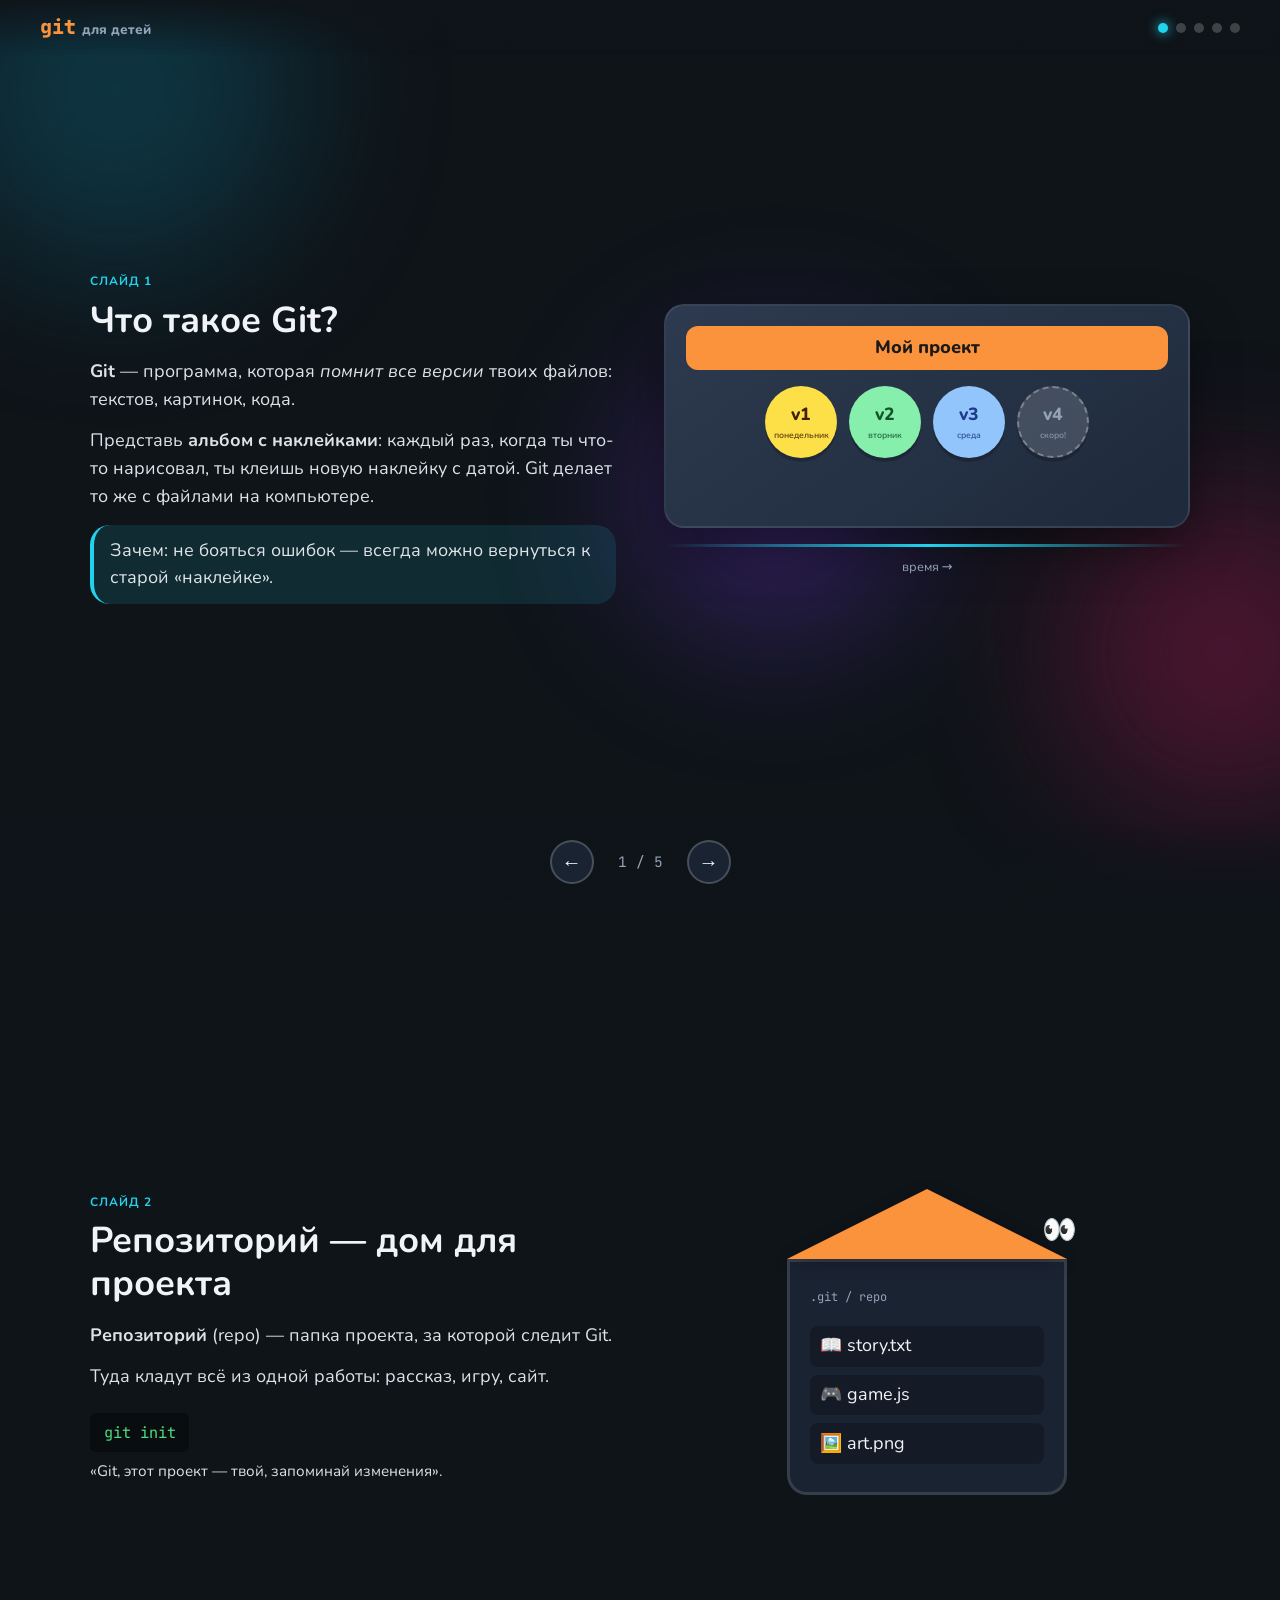
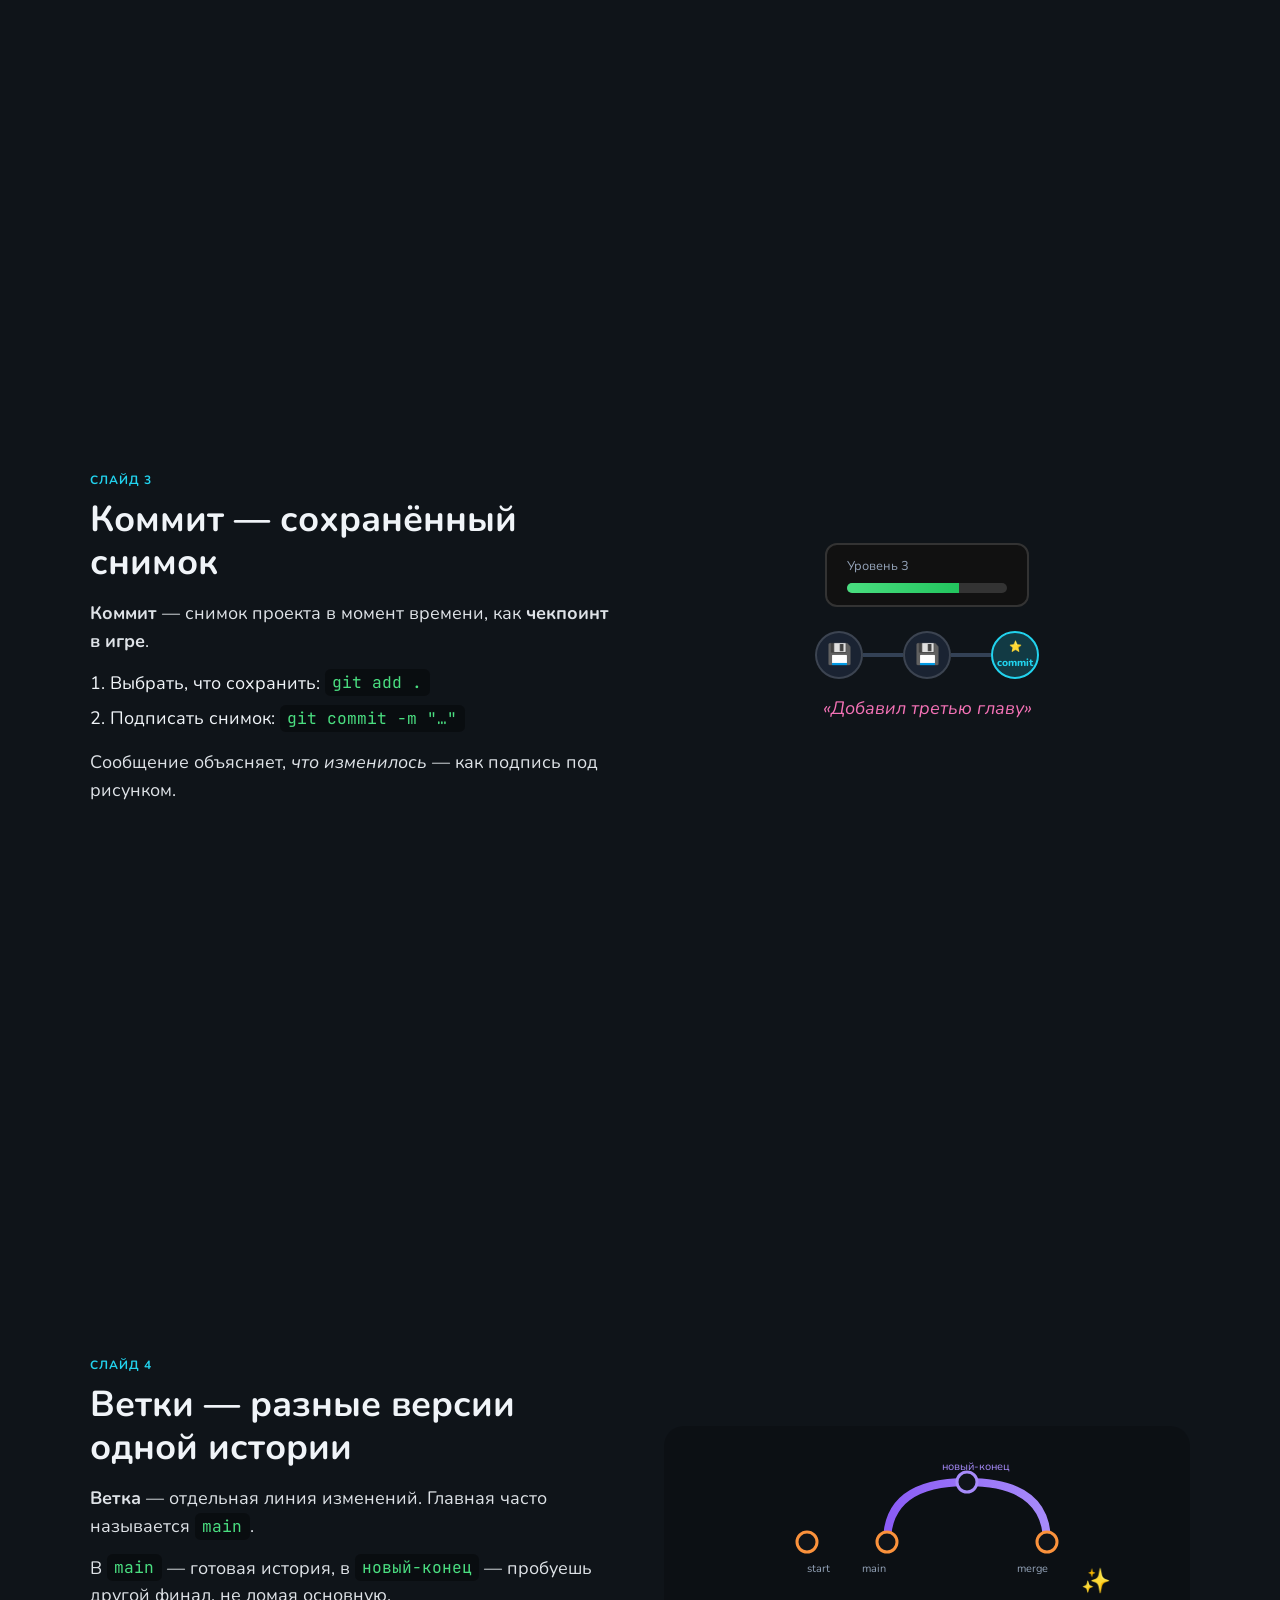
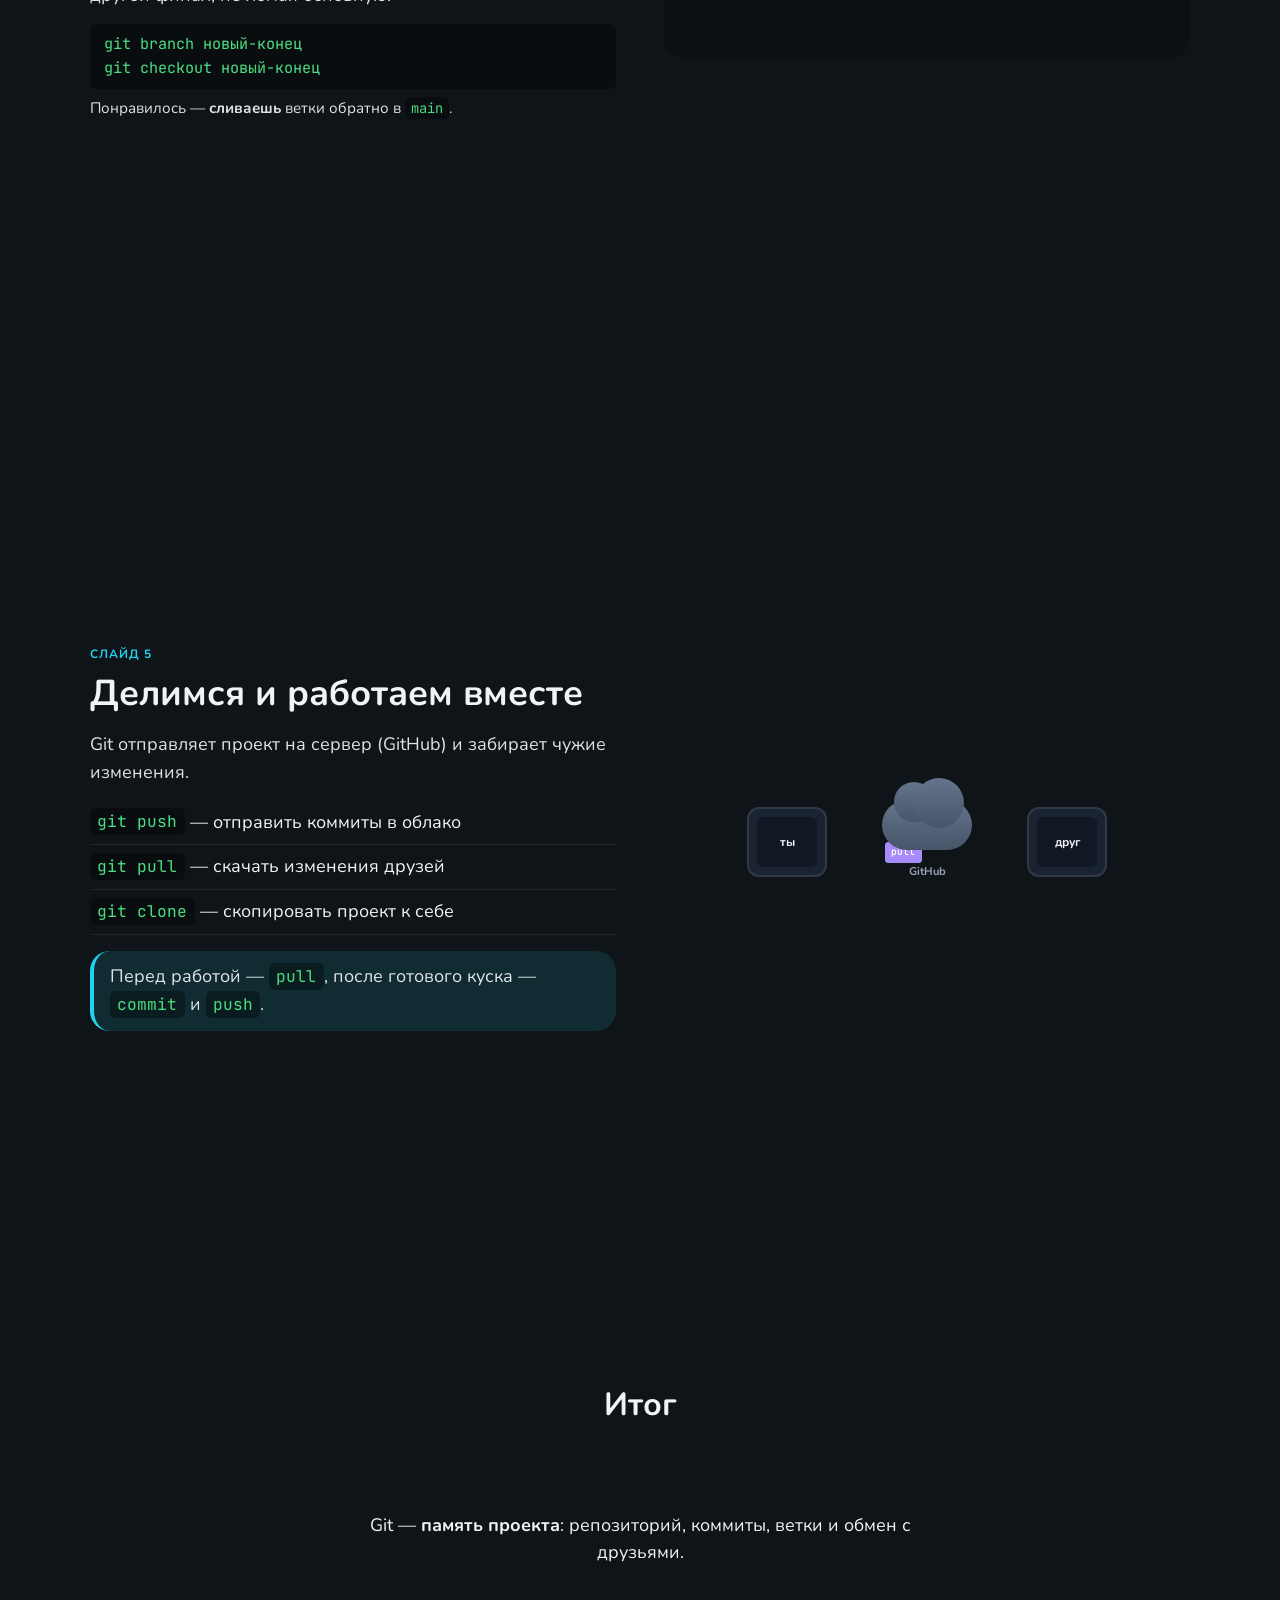
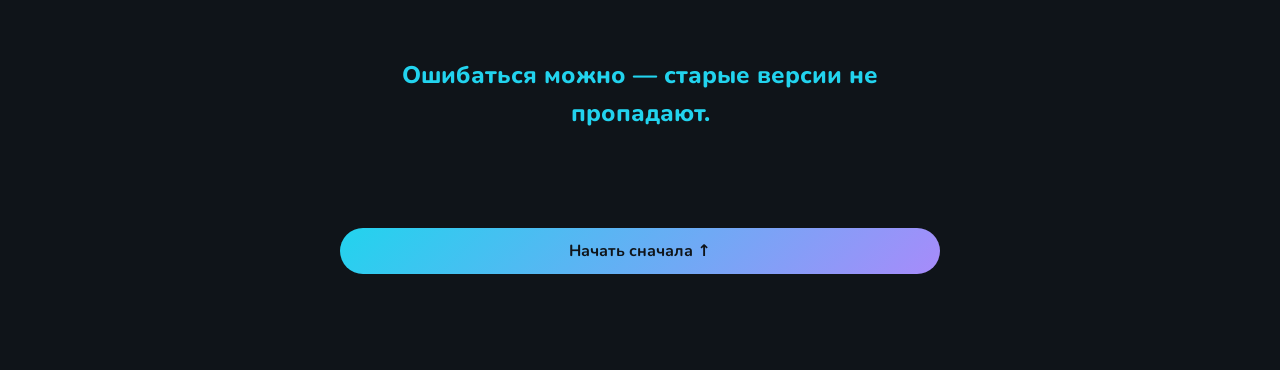
==== index.html @ abfa2615 "lesson-1" ====
<!DOCTYPE html>
<html lang="ru">
<head>
  <meta charset="UTF-8">
  <meta name="viewport" content="width=device-width, initial-scale=1.0">
  <title>Урок 1 — Git для детей</title>
  <meta name="description" content="Простой урок из 5 слайдов про Git для детей">
  <link rel="preconnect" href="https://fonts.googleapis.com">
  <link rel="preconnect" href="https://fonts.gstatic.com" crossorigin>
  <link href="https://fonts.googleapis.com/css2?family=Nunito:wght@600;700;800&family=JetBrains+Mono:wght@500&display=swap" rel="stylesheet">
  <link rel="stylesheet" href="css/styles.css">
</head>
<body>
  <div class="bg-orbs" aria-hidden="true">
    <span class="orb orb-a"></span>
    <span class="orb orb-b"></span>
    <span class="orb orb-c"></span>
  </div>

  <header class="site-header">
    <div class="logo">
      <span class="logo-git">git</span>
      <span class="logo-kids">для детей</span>
    </div>
    <nav class="slide-nav" aria-label="Слайды">
      <button type="button" class="nav-dot active" data-slide="0" aria-label="Слайд 1"></button>
      <button type="button" class="nav-dot" data-slide="1" aria-label="Слайд 2"></button>
      <button type="button" class="nav-dot" data-slide="2" aria-label="Слайд 3"></button>
      <button type="button" class="nav-dot" data-slide="3" aria-label="Слайд 4"></button>
      <button type="button" class="nav-dot" data-slide="4" aria-label="Слайд 5"></button>
    </nav>
  </header>

  <main class="deck" id="deck">
    <!-- Слайд 1 -->
    <section class="slide slide-1" id="slide-1" data-slide="0">
      <div class="slide-inner">
        <div class="slide-text reveal">
          <span class="slide-badge">Слайд 1</span>
          <h1>Что такое Git?</h1>
          <p><strong>Git</strong> — программа, которая <em>помнит все версии</em> твоих файлов: текстов, картинок, кода.</p>
          <p>Представь <strong>альбом с наклейками</strong>: каждый раз, когда ты что-то нарисовал, ты клеишь новую наклейку с датой. Git делает то же с файлами на компьютере.</p>
          <p class="highlight">Зачем: не бояться ошибок — всегда можно вернуться к старой «наклейке».</p>
        </div>
        <figure class="diagram diagram-album reveal" aria-label="Схема: альбом с наклейками версий">
          <div class="album">
            <div class="album-cover">Мой проект</div>
            <div class="stickers">
              <div class="sticker s1"><span>v1</span><small>понедельник</small></div>
              <div class="sticker s2"><span>v2</span><small>вторник</small></div>
              <div class="sticker s3"><span>v3</span><small>среда</small></div>
              <div class="sticker s4 ghost"><span>v4</span><small>скоро!</small></div>
            </div>
          </div>
          <div class="time-arrow">
            <span class="arrow-line"></span>
            <span class="arrow-label">время →</span>
          </div>
        </figure>
      </div>
    </section>

    <!-- Слайд 2 -->
    <section class="slide slide-2" id="slide-2" data-slide="1">
      <div class="slide-inner">
        <div class="slide-text reveal">
          <span class="slide-badge">Слайд 2</span>
          <h1>Репозиторий — дом для проекта</h1>
          <p><strong>Репозиторий</strong> (repo) — папка проекта, за которой следит Git.</p>
          <p>Туда кладут всё из одной работы: рассказ, игру, сайт.</p>
          <code class="cmd">git init</code>
          <p class="cmd-hint">«Git, этот проект — твой, запоминай изменения».</p>
        </div>
        <figure class="diagram diagram-repo reveal" aria-label="Схема: репозиторий как дом">
          <div class="repo-house">
            <div class="house-roof"></div>
            <div class="house-body">
              <span class="house-label">.git / repo</span>
              <ul class="file-cloud">
                <li class="file f1">📖 story.txt</li>
                <li class="file f2">🎮 game.js</li>
                <li class="file f3">🖼️ art.png</li>
              </ul>
            </div>
            <div class="git-owl" title="Git следит">👀</div>
          </div>
        </figure>
      </div>
    </section>

    <!-- Слайд 3 -->
    <section class="slide slide-3" id="slide-3" data-slide="2">
      <div class="slide-inner">
        <div class="slide-text reveal">
          <span class="slide-badge">Слайд 3</span>
          <h1>Коммит — сохранённый снимок</h1>
          <p><strong>Коммит</strong> — снимок проекта в момент времени, как <strong>чекпоинт в игре</strong>.</p>
          <ol class="steps">
            <li>Выбрать, что сохранить: <code>git add .</code></li>
            <li>Подписать снимок: <code>git commit -m "…"</code></li>
          </ol>
          <p>Сообщение объясняет, <em>что изменилось</em> — как подпись под рисунком.</p>
        </div>
        <figure class="diagram diagram-commit reveal" aria-label="Схема: коммит как чекпоинт">
          <div class="game-bar">
            <div class="level">Уровень 3</div>
            <div class="hp"><span class="hp-fill"></span></div>
          </div>
          <div class="checkpoint-path">
            <div class="cp done">💾</div>
            <div class="cp-line line-1"></div>
            <div class="cp done">💾</div>
            <div class="cp-line line-2"></div>
            <div class="cp active pulse">⭐ commit</div>
          </div>
          <p class="commit-msg">«Добавил третью главу»</p>
        </figure>
      </div>
    </section>

    <!-- Слайд 4 -->
    <section class="slide slide-4" id="slide-4" data-slide="3">
      <div class="slide-inner">
        <div class="slide-text reveal">
          <span class="slide-badge">Слайд 4</span>
          <h1>Ветки — разные версии одной истории</h1>
          <p><strong>Ветка</strong> — отдельная линия изменений. Главная часто называется <code>main</code>.</p>
          <p>В <code>main</code> — готовая история, в <code>новый-конец</code> — пробуешь другой финал, не ломая основную.</p>
          <code class="cmd block">git branch новый-конец<br>git checkout новый-конец</code>
          <p class="cmd-hint">Понравилось — <strong>сливаешь</strong> ветки обратно в <code>main</code>.</p>
        </div>
        <figure class="diagram diagram-branches reveal" aria-label="Схема: ветки и слияние">
          <svg class="branch-svg" viewBox="0 0 320 200" role="img">
            <defs>
              <linearGradient id="mainGrad" x1="0%" y1="0%" x2="100%" y2="0%">
                <stop offset="0%" stop-color="#f97316"/>
                <stop offset="100%" stop-color="#fb923c"/>
              </linearGradient>
              <linearGradient id="featGrad" x1="0%" y1="0%" x2="100%" y2="0%">
                <stop offset="0%" stop-color="#8b5cf6"/>
                <stop offset="100%" stop-color="#a78bfa"/>
              </linearGradient>
            </defs>
            <path class="branch-path main-path" d="M 40 100 H 280" fill="none" stroke="url(#mainGrad)" stroke-width="8" stroke-linecap="round"/>
            <path class="branch-path feat-path" d="M 120 100 Q 120 40 200 40 T 280 100" fill="none" stroke="url(#featGrad)" stroke-width="8" stroke-linecap="round"/>
            <circle class="node n1" cx="40" cy="100" r="10"/>
            <circle class="node n2" cx="120" cy="100" r="10"/>
            <circle class="node n3" cx="200" cy="40" r="10"/>
            <circle class="node n4" cx="280" cy="100" r="10"/>
            <text x="40" y="130" class="branch-label">start</text>
            <text x="95" y="130" class="branch-label">main</text>
            <text x="175" y="28" class="branch-label feat">новый-конец</text>
            <text x="250" y="130" class="branch-label">merge</text>
          </svg>
          <div class="merge-spark" aria-hidden="true">✨</div>
        </figure>
      </div>
    </section>

    <!-- Слайд 5 -->
    <section class="slide slide-5" id="slide-5" data-slide="4">
      <div class="slide-inner">
        <div class="slide-text reveal">
          <span class="slide-badge">Слайд 5</span>
          <h1>Делимся и работаем вместе</h1>
          <p>Git отправляет проект на сервер (GitHub) и забирает чужие изменения.</p>
          <ul class="cmd-list">
            <li><code>git push</code> — отправить коммиты в облако</li>
            <li><code>git pull</code> — скачать изменения друзей</li>
            <li><code>git clone</code> — скопировать проект к себе</li>
          </ul>
          <p class="highlight">Перед работой — <code>pull</code>, после готового куска — <code>commit</code> и <code>push</code>.</p>
        </div>
        <figure class="diagram diagram-sync reveal" aria-label="Схема: push и pull">
          <div class="sync-scene">
            <div class="device laptop">
              <span class="device-screen">ты</span>
              <div class="packets out">
                <span class="packet p1">push</span>
                <span class="packet p2">pull</span>
              </div>
            </div>
            <div class="cloud-server">
              <div class="cloud-shape"></div>
              <span>GitHub</span>
            </div>
            <div class="device phone">
              <span class="device-screen">друг</span>
            </div>
          </div>
        </figure>
      </div>
    </section>

    <section class="slide slide-outro" id="slide-outro">
      <div class="slide-inner outro-inner reveal">
        <h2>Итог</h2>
        <p>Git — <strong>память проекта</strong>: репозиторий, коммиты, ветки и обмен с друзьями.</p>
        <p class="outro-big">Ошибаться можно — старые версии не пропадают.</p>
        <button type="button" class="btn-restart" id="restart">Начать сначала ↑</button>
      </div>
    </section>
  </main>

  <footer class="site-footer">
    <button type="button" class="btn-nav prev" id="prev" aria-label="Предыдущий слайд">←</button>
    <span class="slide-counter"><span id="current">1</span> / 5</span>
    <button type="button" class="btn-nav next" id="next" aria-label="Следующий слайд">→</button>
  </footer>

  <script src="js/main.js"></script>
</body>
</html>
---- css/styles.css ----
:root {
  --bg: #0f1419;
  --surface: #1a2332;
  --text: #f0f4f8;
  --muted: #94a3b8;
  --accent: #22d3ee;
  --accent-2: #f472b6;
  --orange: #fb923c;
  --purple: #a78bfa;
  --green: #4ade80;
  --font: "Nunito", system-ui, sans-serif;
  --mono: "JetBrains Mono", ui-monospace, monospace;
  --radius: 1.25rem;
  --slide-pad: clamp(1rem, 4vw, 2.5rem);
}

*,
*::before,
*::after {
  box-sizing: border-box;
}

html {
  scroll-behavior: smooth;
}

body {
  margin: 0;
  min-height: 100dvh;
  font-family: var(--font);
  font-size: clamp(1rem, 2.2vw, 1.125rem);
  line-height: 1.55;
  color: var(--text);
  background: var(--bg);
  overflow-x: hidden;
}

.bg-orbs {
  position: fixed;
  inset: 0;
  pointer-events: none;
  z-index: 0;
  overflow: hidden;
}

.orb {
  position: absolute;
  border-radius: 50%;
  filter: blur(80px);
  opacity: 0.35;
  animation: drift 18s ease-in-out infinite;
}

.orb-a {
  width: 40vmin;
  height: 40vmin;
  background: #0e7490;
  top: -10%;
  left: -5%;
}

.orb-b {
  width: 35vmin;
  height: 35vmin;
  background: #be185d;
  bottom: 10%;
  right: -8%;
  animation-delay: -6s;
}

.orb-c {
  width: 30vmin;
  height: 30vmin;
  background: #7c3aed;
  top: 40%;
  left: 50%;
  animation-delay: -12s;
}

@keyframes drift {
  0%, 100% { transform: translate(0, 0) scale(1); }
  50% { transform: translate(3%, 5%) scale(1.08); }
}

.site-header {
  position: fixed;
  top: 0;
  left: 0;
  right: 0;
  z-index: 100;
  display: flex;
  align-items: center;
  justify-content: space-between;
  padding: 0.75rem var(--slide-pad);
  background: linear-gradient(to bottom, rgba(15, 20, 25, 0.92), transparent);
  backdrop-filter: blur(8px);
}

.logo {
  display: flex;
  align-items: baseline;
  gap: 0.35rem;
  font-weight: 800;
}

.logo-git {
  font-family: var(--mono);
  color: var(--orange);
  font-size: 1.25rem;
}

.logo-kids {
  font-size: 0.85rem;
  color: var(--muted);
}

.slide-nav {
  display: flex;
  gap: 0.5rem;
}

.nav-dot {
  width: 10px;
  height: 10px;
  border: none;
  border-radius: 50%;
  background: rgba(255, 255, 255, 0.2);
  cursor: pointer;
  padding: 0;
  transition: transform 0.2s, background 0.2s;
}

.nav-dot:hover {
  transform: scale(1.2);
}

.nav-dot.active {
  background: var(--accent);
  box-shadow: 0 0 12px var(--accent);
}

.deck {
  position: relative;
  z-index: 1;
}

.slide {
  min-height: 100dvh;
  display: flex;
  align-items: center;
  padding: 5rem var(--slide-pad) 6rem;
  scroll-margin-top: 4rem;
}

.slide-inner {
  width: min(1100px, 100%);
  margin: 0 auto;
  display: grid;
  grid-template-columns: 1fr 1fr;
  gap: clamp(1.5rem, 4vw, 3rem);
  align-items: center;
}

@media (max-width: 800px) {
  .slide-inner {
    grid-template-columns: 1fr;
  }

  .diagram {
    order: -1;
  }
}

.slide-badge {
  display: inline-block;
  font-size: 0.75rem;
  font-weight: 700;
  text-transform: uppercase;
  letter-spacing: 0.08em;
  color: var(--accent);
  margin-bottom: 0.5rem;
}

h1 {
  font-size: clamp(1.6rem, 4vw, 2.25rem);
  line-height: 1.2;
  margin: 0 0 1rem;
}

h2 {
  font-size: clamp(1.5rem, 3.5vw, 2rem);
  margin: 0 0 1rem;
}

.slide-text p {
  margin: 0 0 0.85rem;
  color: rgba(240, 244, 248, 0.92);
}

.highlight {
  padding: 0.75rem 1rem;
  border-radius: var(--radius);
  background: rgba(34, 211, 238, 0.12);
  border-left: 4px solid var(--accent);
}

code,
.cmd {
  font-family: var(--mono);
  font-size: 0.9em;
  background: rgba(0, 0, 0, 0.35);
  padding: 0.15em 0.45em;
  border-radius: 0.35rem;
  color: var(--green);
}

.cmd {
  display: inline-block;
  margin: 0.5rem 0;
  padding: 0.5rem 0.85rem;
  font-size: 0.95rem;
}

.cmd.block {
  display: block;
  line-height: 1.6;
}

.cmd-hint {
  font-size: 0.95rem;
  color: var(--muted);
}

.steps {
  margin: 0 0 1rem;
  padding-left: 1.25rem;
}

.steps li {
  margin-bottom: 0.5rem;
}

.cmd-list {
  list-style: none;
  padding: 0;
  margin: 0 0 1rem;
}

.cmd-list li {
  padding: 0.5rem 0;
  border-bottom: 1px solid rgba(255, 255, 255, 0.08);
}

.reveal {
  opacity: 0;
  transform: translateY(24px);
  transition: opacity 0.7s ease, transform 0.7s ease;
}

.reveal.visible {
  opacity: 1;
  transform: translateY(0);
}

/* ——— Diagram: album ——— */
.diagram-album {
  margin: 0;
}

.album {
  background: linear-gradient(145deg, #2d3a4f, #1e293b);
  border-radius: var(--radius);
  padding: 1.25rem;
  box-shadow: 0 20px 50px rgba(0, 0, 0, 0.4);
  border: 2px solid rgba(255, 255, 255, 0.08);
}

.album-cover {
  font-weight: 800;
  text-align: center;
  padding: 0.5rem;
  margin-bottom: 1rem;
  border-radius: 0.75rem;
  background: var(--orange);
  color: #1a1a1a;
}

.stickers {
  display: flex;
  flex-wrap: wrap;
  gap: 0.75rem;
  justify-content: center;
  min-height: 120px;
}

.sticker {
  width: 72px;
  height: 72px;
  border-radius: 50%;
  display: flex;
  flex-direction: column;
  align-items: center;
  justify-content: center;
  font-weight: 800;
  font-size: 1.1rem;
  box-shadow: 0 4px 0 rgba(0, 0, 0, 0.2);
  animation: pop-in 0.6s ease backwards;
}

.sticker small {
  font-size: 0.55rem;
  font-weight: 600;
  opacity: 0.85;
}

.s1 { background: #fde047; color: #422006; animation-delay: 0.2s; }
.s2 { background: #86efac; color: #14532d; animation-delay: 0.45s; }
.s3 { background: #93c5fd; color: #1e3a8a; animation-delay: 0.7s; }
.s4.ghost {
  background: rgba(255, 255, 255, 0.15);
  color: var(--muted);
  border: 2px dashed rgba(255, 255, 255, 0.3);
  animation: pulse-ghost 2s ease-in-out infinite;
  animation-delay: 1s;
}

@keyframes pop-in {
  from {
    opacity: 0;
    transform: scale(0) rotate(-20deg);
  }
  to {
    opacity: 1;
    transform: scale(1) rotate(0);
  }
}

@keyframes pulse-ghost {
  0%, 100% { opacity: 0.5; transform: scale(0.95); }
  50% { opacity: 1; transform: scale(1); }
}

.time-arrow {
  margin-top: 1rem;
  text-align: center;
}

.arrow-line {
  display: block;
  height: 3px;
  background: linear-gradient(90deg, transparent, var(--accent), transparent);
  margin-bottom: 0.35rem;
  animation: shimmer 2.5s linear infinite;
}

.arrow-label {
  font-size: 0.8rem;
  color: var(--muted);
}

@keyframes shimmer {
  0% { opacity: 0.4; }
  50% { opacity: 1; }
  100% { opacity: 0.4; }
}

/* ——— Diagram: repo house ——— */
.repo-house {
  position: relative;
  width: min(280px, 100%);
  margin: 0 auto;
}

.house-roof {
  width: 0;
  height: 0;
  border-left: 140px solid transparent;
  border-right: 140px solid transparent;
  border-bottom: 70px solid var(--orange);
  margin: 0 auto;
  filter: drop-shadow(0 4px 8px rgba(0, 0, 0, 0.3));
}

.house-body {
  background: var(--surface);
  border: 3px solid rgba(255, 255, 255, 0.12);
  border-radius: 0 0 var(--radius) var(--radius);
  padding: 1.25rem;
  min-height: 160px;
}

.house-label {
  font-family: var(--mono);
  font-size: 0.75rem;
  color: var(--muted);
}

.file-cloud {
  list-style: none;
  padding: 0;
  margin: 1rem 0 0;
}

.file {
  padding: 0.4rem 0.6rem;
  margin-bottom: 0.5rem;
  background: rgba(0, 0, 0, 0.25);
  border-radius: 0.5rem;
  animation: float-file 3s ease-in-out infinite;
}

.f1 { animation-delay: 0s; }
.f2 { animation-delay: 0.4s; }
.f3 { animation-delay: 0.8s; }

@keyframes float-file {
  0%, 100% { transform: translateX(0); }
  50% { transform: translateX(6px); }
}

.git-owl {
  position: absolute;
  top: 20px;
  right: -10px;
  font-size: 1.75rem;
  animation: peek 2s ease-in-out infinite;
}

@keyframes peek {
  0%, 100% { transform: rotate(-5deg); }
  50% { transform: rotate(5deg) scale(1.1); }
}

/* ——— Diagram: commit ——— */
.diagram-commit {
  text-align: center;
}

.game-bar {
  display: inline-flex;
  flex-direction: column;
  align-items: stretch;
  gap: 0.35rem;
  padding: 0.75rem 1.25rem;
  background: #111;
  border-radius: 0.75rem;
  border: 2px solid #333;
  margin-bottom: 1.5rem;
}

.level {
  font-size: 0.8rem;
  color: var(--muted);
  text-align: left;
}

.hp {
  width: 160px;
  height: 10px;
  background: #333;
  border-radius: 5px;
  overflow: hidden;
}

.hp-fill {
  display: block;
  height: 100%;
  width: 70%;
  background: linear-gradient(90deg, var(--green), #22c55e);
  animation: hp-pulse 1.5s ease infinite;
}

@keyframes hp-pulse {
  0%, 100% { width: 70%; }
  50% { width: 75%; }
}

.checkpoint-path {
  display: flex;
  align-items: center;
  justify-content: center;
  gap: 0;
}

.cp {
  width: 48px;
  height: 48px;
  display: flex;
  align-items: center;
  justify-content: center;
  background: var(--surface);
  border-radius: 50%;
  border: 2px solid rgba(255, 255, 255, 0.15);
  font-size: 1.25rem;
  z-index: 1;
}

.cp.active {
  border-color: var(--accent);
  background: rgba(34, 211, 238, 0.2);
  font-size: 0.65rem;
  font-weight: 800;
  color: var(--accent);
}

.cp.pulse {
  animation: cp-glow 1.2s ease-in-out infinite;
}

@keyframes cp-glow {
  0%, 100% { box-shadow: 0 0 0 0 rgba(34, 211, 238, 0.5); }
  50% { box-shadow: 0 0 0 12px rgba(34, 211, 238, 0); }
}

.cp-line {
  width: 40px;
  height: 4px;
  background: #334155;
  transform-origin: left;
}

.line-1 { animation: grow-line 1s ease 0.3s backwards; }
.line-2 { animation: grow-line 1s ease 0.8s backwards; }

@keyframes grow-line {
  from { transform: scaleX(0); }
  to { transform: scaleX(1); }
}

.commit-msg {
  margin-top: 1rem;
  font-style: italic;
  color: var(--accent-2);
  animation: fade-msg 2s ease infinite;
}

@keyframes fade-msg {
  0%, 100% { opacity: 0.7; }
  50% { opacity: 1; }
}

/* ——— Diagram: branches ——— */
.diagram-branches {
  position: relative;
  margin: 0;
  padding: 1rem;
  background: rgba(0, 0, 0, 0.2);
  border-radius: var(--radius);
}

.branch-svg {
  width: 100%;
  max-width: 320px;
  display: block;
  margin: 0 auto;
}

.branch-path {
  stroke-dasharray: 400;
  stroke-dashoffset: 400;
}

.reveal.visible .main-path {
  animation: draw-branch 1.2s ease forwards;
}

.reveal.visible .feat-path {
  animation: draw-branch 1.4s ease 0.4s forwards;
}

@keyframes draw-branch {
  to { stroke-dashoffset: 0; }
}

.node {
  fill: var(--bg);
  stroke: var(--orange);
  stroke-width: 3;
  opacity: 0;
}

.reveal.visible .node {
  animation: node-in 0.4s ease forwards;
}

.n1 { animation-delay: 0.2s; }
.n2 { animation-delay: 0.5s; }
.n3 { animation-delay: 0.9s; }
.n4 { animation-delay: 1.3s; }

.n3 { stroke: var(--purple); }

@keyframes node-in {
  to { opacity: 1; }
}

.branch-label {
  fill: var(--muted);
  font-size: 11px;
  font-family: var(--font);
}

.branch-label.feat {
  fill: var(--purple);
}

.merge-spark {
  position: absolute;
  right: 15%;
  bottom: 25%;
  font-size: 1.5rem;
  animation: spark 1.5s ease infinite;
}

@keyframes spark {
  0%, 100% { transform: scale(1) rotate(0); opacity: 0.6; }
  50% { transform: scale(1.3) rotate(15deg); opacity: 1; }
}

/* ——— Diagram: sync ——— */
.sync-scene {
  display: flex;
  align-items: center;
  justify-content: space-between;
  gap: 0.5rem;
  max-width: 360px;
  margin: 0 auto;
  position: relative;
}

.device {
  width: 80px;
  padding: 0.5rem;
  background: var(--surface);
  border-radius: 0.75rem;
  border: 2px solid rgba(255, 255, 255, 0.1);
  text-align: center;
  position: relative;
}

.device-screen {
  display: block;
  font-size: 0.75rem;
  font-weight: 700;
  padding: 1rem 0.25rem;
  background: rgba(0, 0, 0, 0.3);
  border-radius: 0.35rem;
}

.laptop {
  animation: bob 2.5s ease-in-out infinite;
}

.phone {
  animation: bob 2.5s ease-in-out infinite 0.5s;
}

@keyframes bob {
  0%, 100% { transform: translateY(0); }
  50% { transform: translateY(-6px); }
}

.cloud-server {
  flex: 1;
  text-align: center;
  position: relative;
}

.cloud-shape {
  width: 90px;
  height: 50px;
  margin: 0 auto 0.35rem;
  background: linear-gradient(180deg, #64748b, #475569);
  border-radius: 50px;
  position: relative;
  animation: cloud-float 3s ease-in-out infinite;
}

.cloud-shape::before,
.cloud-shape::after {
  content: "";
  position: absolute;
  background: inherit;
  border-radius: 50%;
}

.cloud-shape::before {
  width: 40px;
  height: 40px;
  top: -18px;
  left: 12px;
}

.cloud-shape::after {
  width: 50px;
  height: 50px;
  top: -22px;
  right: 8px;
}

.cloud-server span {
  font-size: 0.7rem;
  font-weight: 700;
  color: var(--muted);
}

@keyframes cloud-float {
  0%, 100% { transform: translateY(0); }
  50% { transform: translateY(-4px); }
}

.packets {
  position: absolute;
  left: 100%;
  top: 50%;
  width: 120px;
  height: 60px;
  pointer-events: none;
}

.packet {
  position: absolute;
  font-family: var(--mono);
  font-size: 0.6rem;
  padding: 0.2rem 0.4rem;
  border-radius: 0.25rem;
  font-weight: 600;
}

.p1 {
  background: var(--accent);
  color: #0f1419;
  animation: fly-push 2.5s ease-in-out infinite;
}

.p2 {
  background: var(--purple);
  color: #fff;
  animation: fly-pull 2.5s ease-in-out infinite;
}

@keyframes fly-push {
  0% { left: 0; top: 0; opacity: 0; }
  15% { opacity: 1; }
  50% { left: 80px; top: -20px; opacity: 1; }
  85% { opacity: 0; }
  100% { left: 80px; top: -20px; opacity: 0; }
}

@keyframes fly-pull {
  0% { left: 80px; top: 10px; opacity: 0; }
  15% { opacity: 1; }
  50% { left: 0; top: 20px; opacity: 1; }
  85% { opacity: 0; }
  100% { left: 0; top: 20px; opacity: 0; }
}

/* ——— Outro ——— */
.slide-outro {
  min-height: 60dvh;
  text-align: center;
}

.outro-inner {
  grid-template-columns: 1fr;
  max-width: 600px;
}

.outro-big {
  font-size: clamp(1.2rem, 3vw, 1.5rem);
  font-weight: 800;
  color: var(--accent);
}

.btn-restart {
  margin-top: 1.5rem;
  font-family: var(--font);
  font-weight: 700;
  font-size: 1rem;
  padding: 0.75rem 1.5rem;
  border: none;
  border-radius: 999px;
  cursor: pointer;
  color: var(--bg);
  background: linear-gradient(135deg, var(--accent), var(--purple));
  transition: transform 0.2s, box-shadow 0.2s;
}

.btn-restart:hover {
  transform: translateY(-2px);
  box-shadow: 0 8px 24px rgba(34, 211, 238, 0.35);
}

.site-footer {
  position: fixed;
  bottom: 0;
  left: 0;
  right: 0;
  z-index: 100;
  display: flex;
  align-items: center;
  justify-content: center;
  gap: 1.5rem;
  padding: 1rem;
  background: linear-gradient(to top, rgba(15, 20, 25, 0.95), transparent);
}

.btn-nav {
  width: 44px;
  height: 44px;
  border-radius: 50%;
  border: 2px solid rgba(255, 255, 255, 0.2);
  background: var(--surface);
  color: var(--text);
  font-size: 1.25rem;
  cursor: pointer;
  transition: background 0.2s, border-color 0.2s;
}

.btn-nav:hover {
  border-color: var(--accent);
  background: rgba(34, 211, 238, 0.15);
}

.slide-counter {
  font-family: var(--mono);
  font-size: 0.9rem;
  color: var(--muted);
  min-width: 4ch;
  text-align: center;
}

@media (prefers-reduced-motion: reduce) {
  *,
  *::before,
  *::after {
    animation-duration: 0.01ms !important;
    animation-iteration-count: 1 !important;
    transition-duration: 0.01ms !important;
  }

  html {
    scroll-behavior: auto;
  }
}
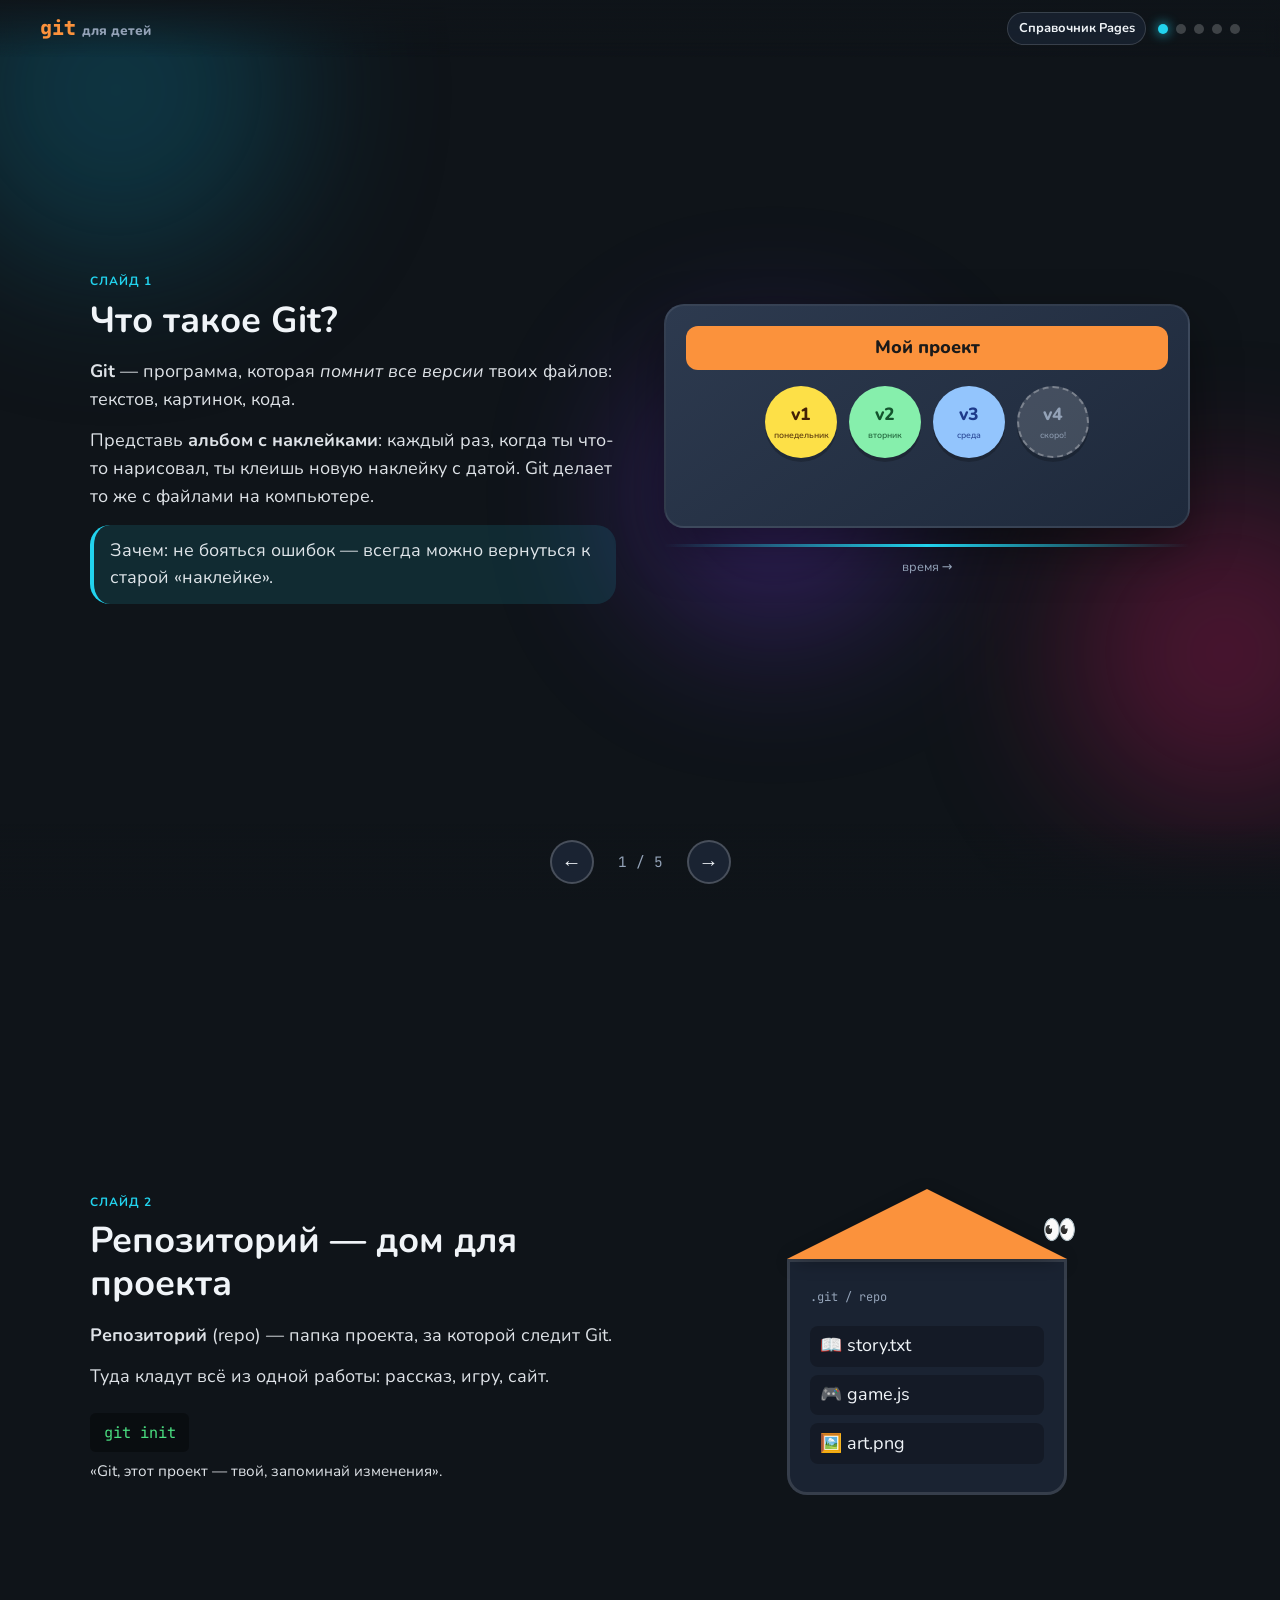
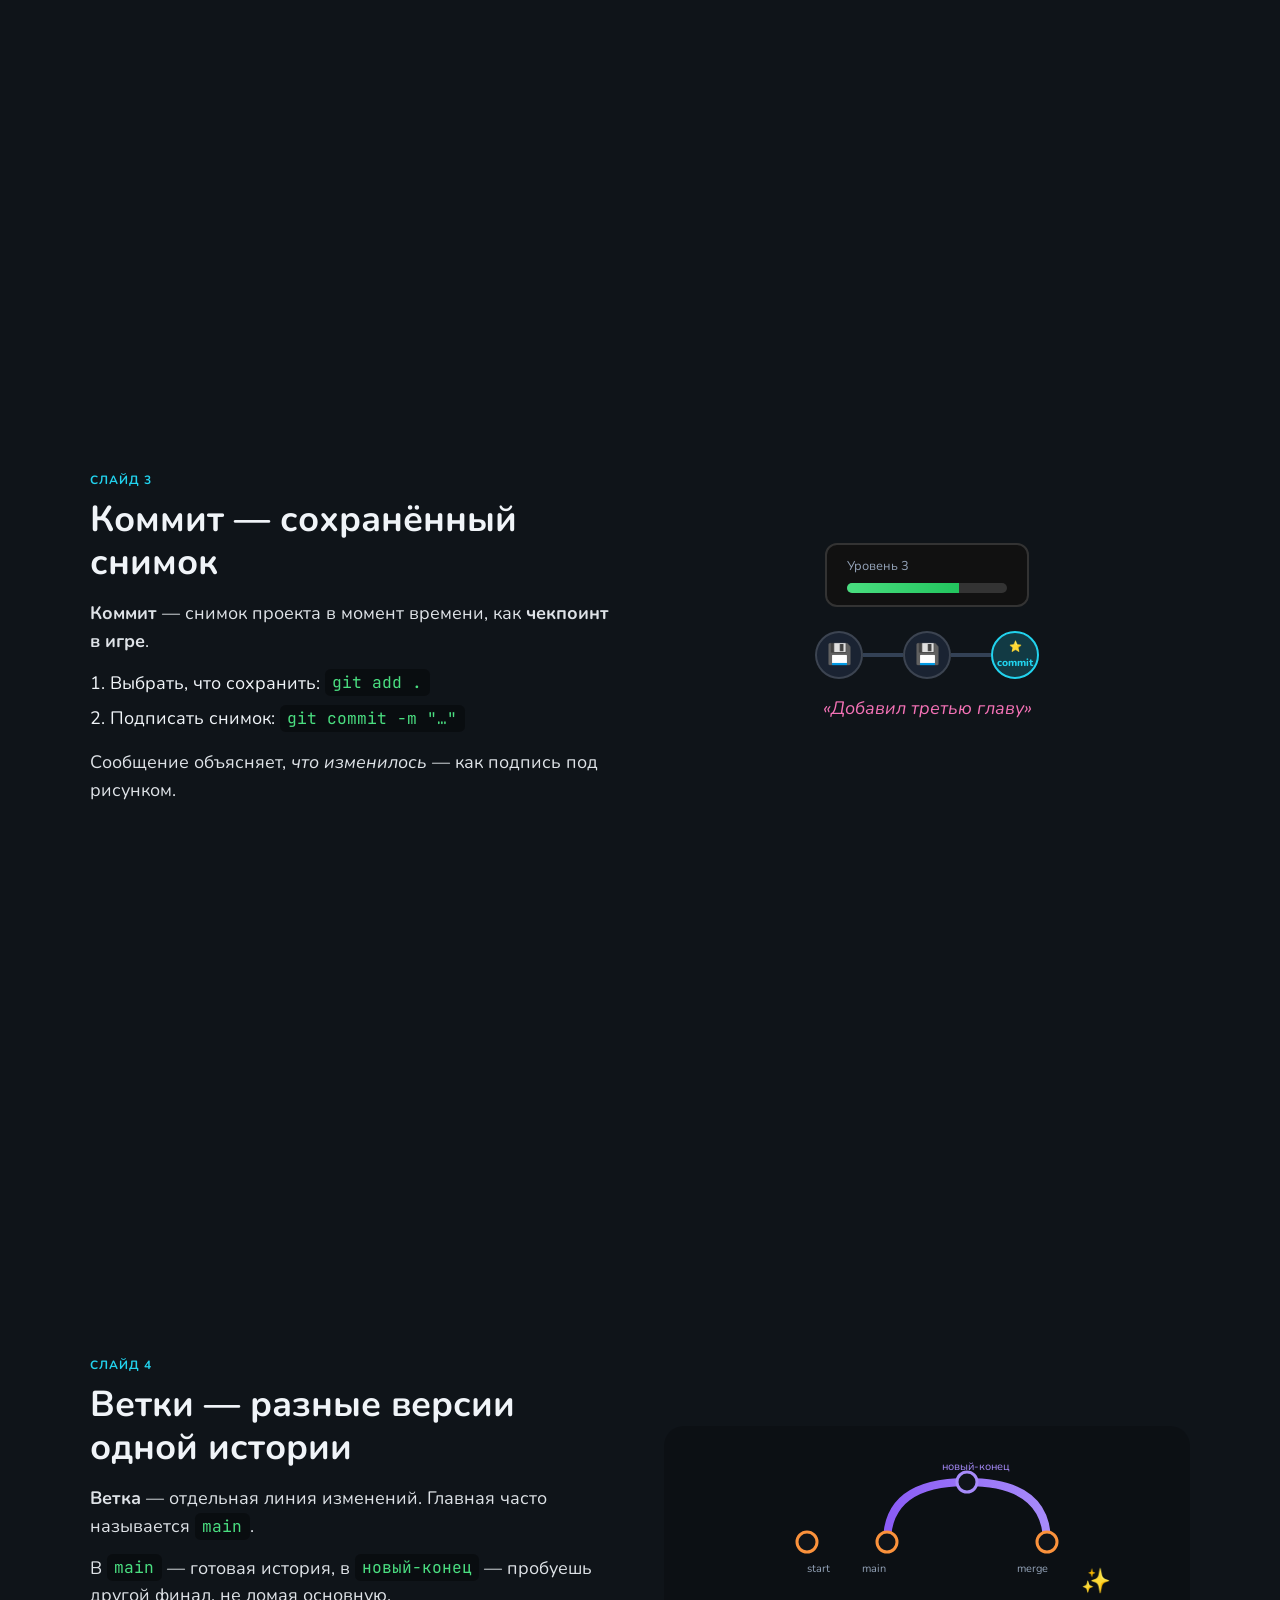
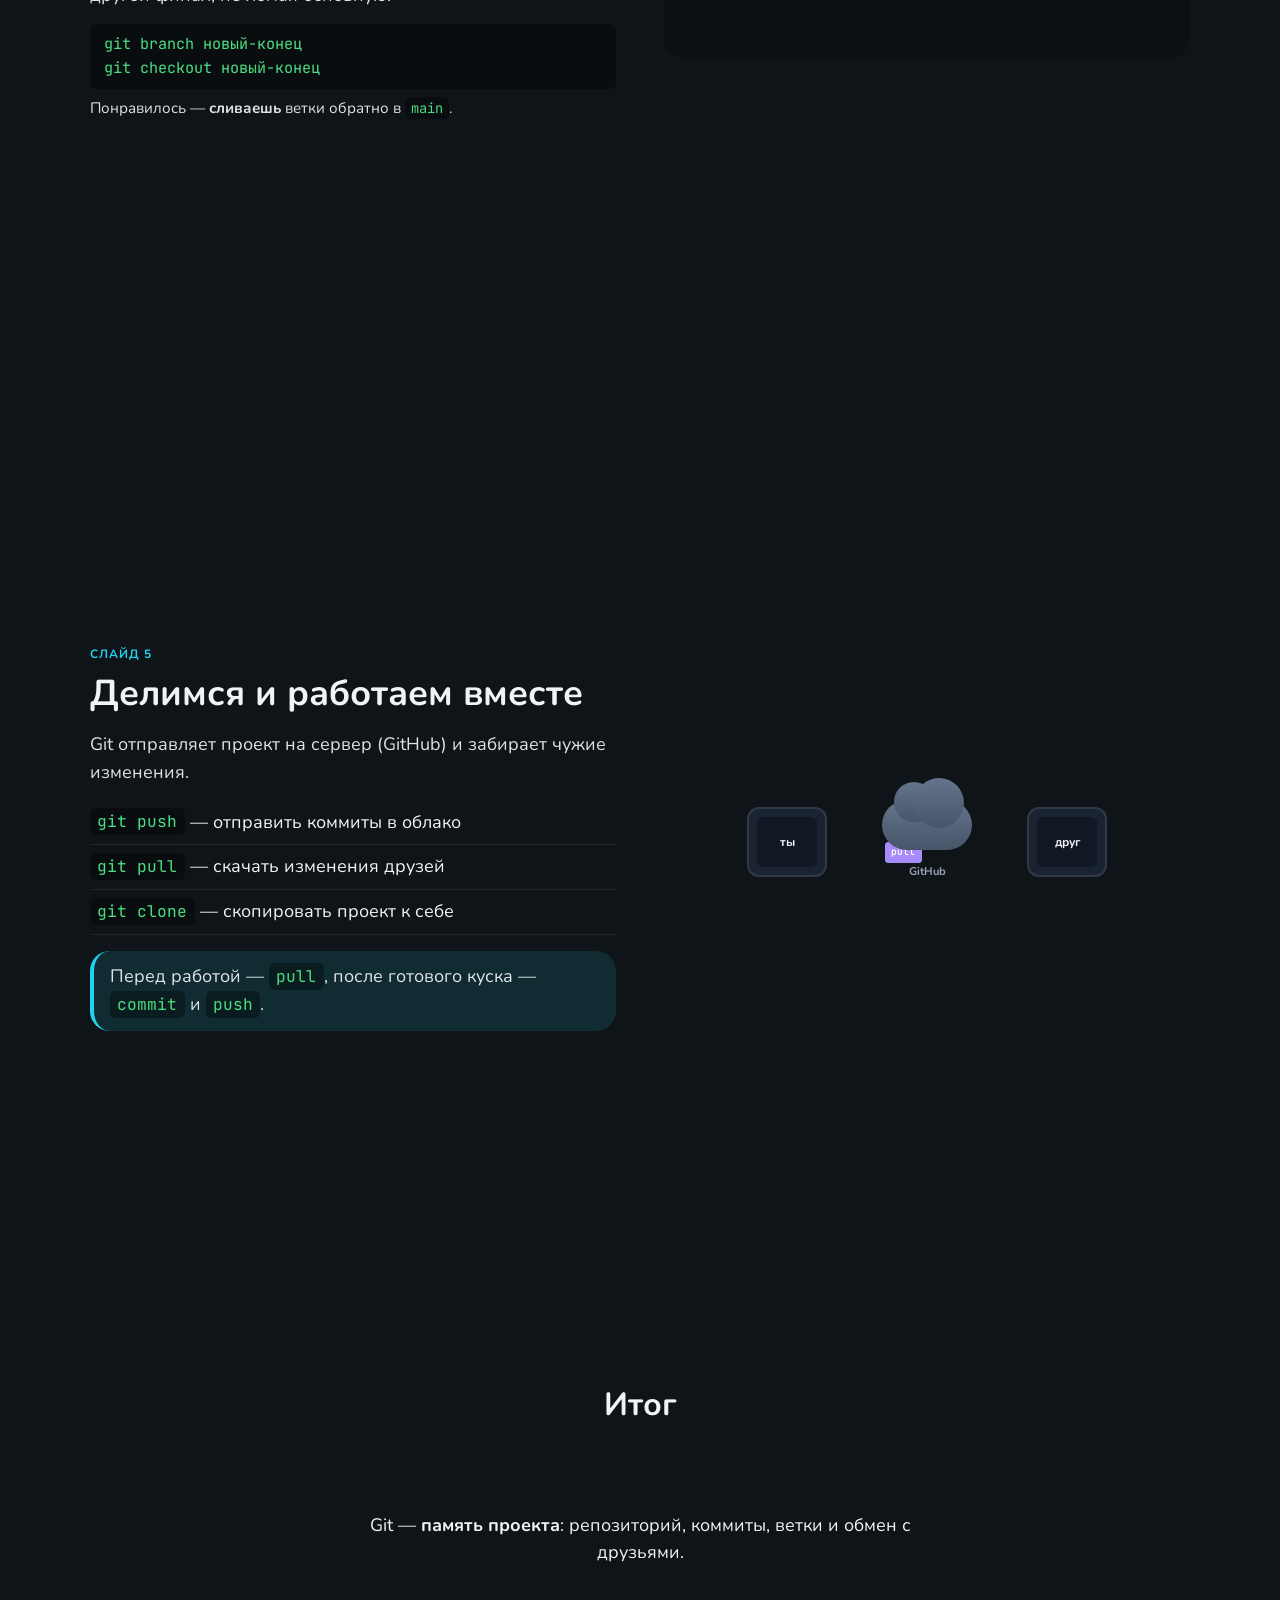
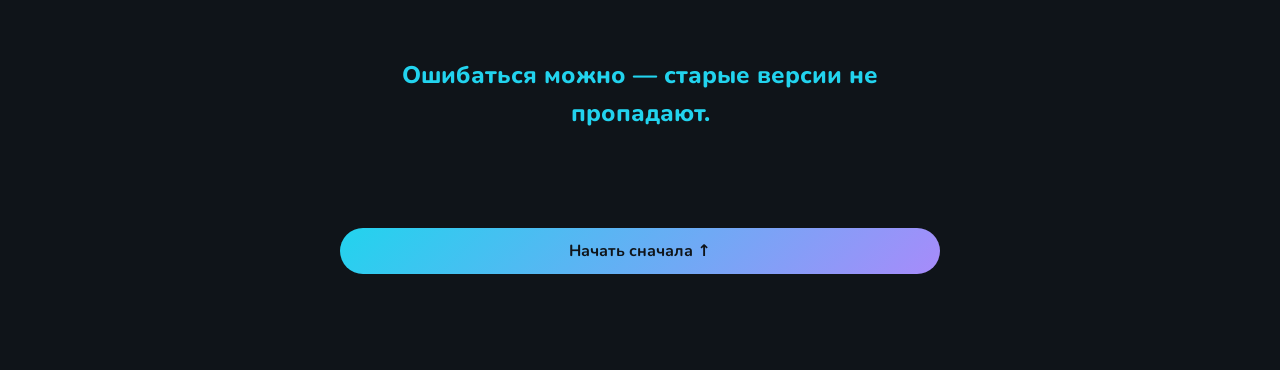
==== commit f087de45: "ссылку на справочник в шапку index.html" ====
--- a/index.html
+++ b/index.html
@@ -22,13 +22,16 @@
       <span class="logo-git">git</span>
       <span class="logo-kids">для детей</span>
     </div>
-    <nav class="slide-nav" aria-label="Слайды">
+    <div class="header-actions">
+      <a class="header-link" href="github-pages-handbook.html">Справочник Pages</a>
+      <nav class="slide-nav" aria-label="Слайды">
       <button type="button" class="nav-dot active" data-slide="0" aria-label="Слайд 1"></button>
       <button type="button" class="nav-dot" data-slide="1" aria-label="Слайд 2"></button>
       <button type="button" class="nav-dot" data-slide="2" aria-label="Слайд 3"></button>
       <button type="button" class="nav-dot" data-slide="3" aria-label="Слайд 4"></button>
       <button type="button" class="nav-dot" data-slide="4" aria-label="Слайд 5"></button>
-    </nav>
+      </nav>
+    </div>
   </header>
 
   <main class="deck" id="deck">
--- a/css/styles.css
+++ b/css/styles.css
@@ -114,6 +114,37 @@
   color: var(--muted);
 }
 
+.header-actions {
+  display: flex;
+  align-items: center;
+  gap: 0.75rem;
+}
+
+.header-link {
+  font-size: 0.8rem;
+  font-weight: 700;
+  color: var(--text);
+  text-decoration: none;
+  padding: 0.35rem 0.65rem;
+  border-radius: 999px;
+  border: 1px solid rgba(255, 255, 255, 0.15);
+  background: rgba(26, 35, 50, 0.8);
+  white-space: nowrap;
+  transition: border-color 0.2s, color 0.2s;
+}
+
+.header-link:hover {
+  border-color: var(--accent);
+  color: var(--accent);
+}
+
+@media (max-width: 520px) {
+  .header-link {
+    font-size: 0.7rem;
+    padding: 0.3rem 0.5rem;
+  }
+}
+
 .slide-nav {
   display: flex;
   gap: 0.5rem;
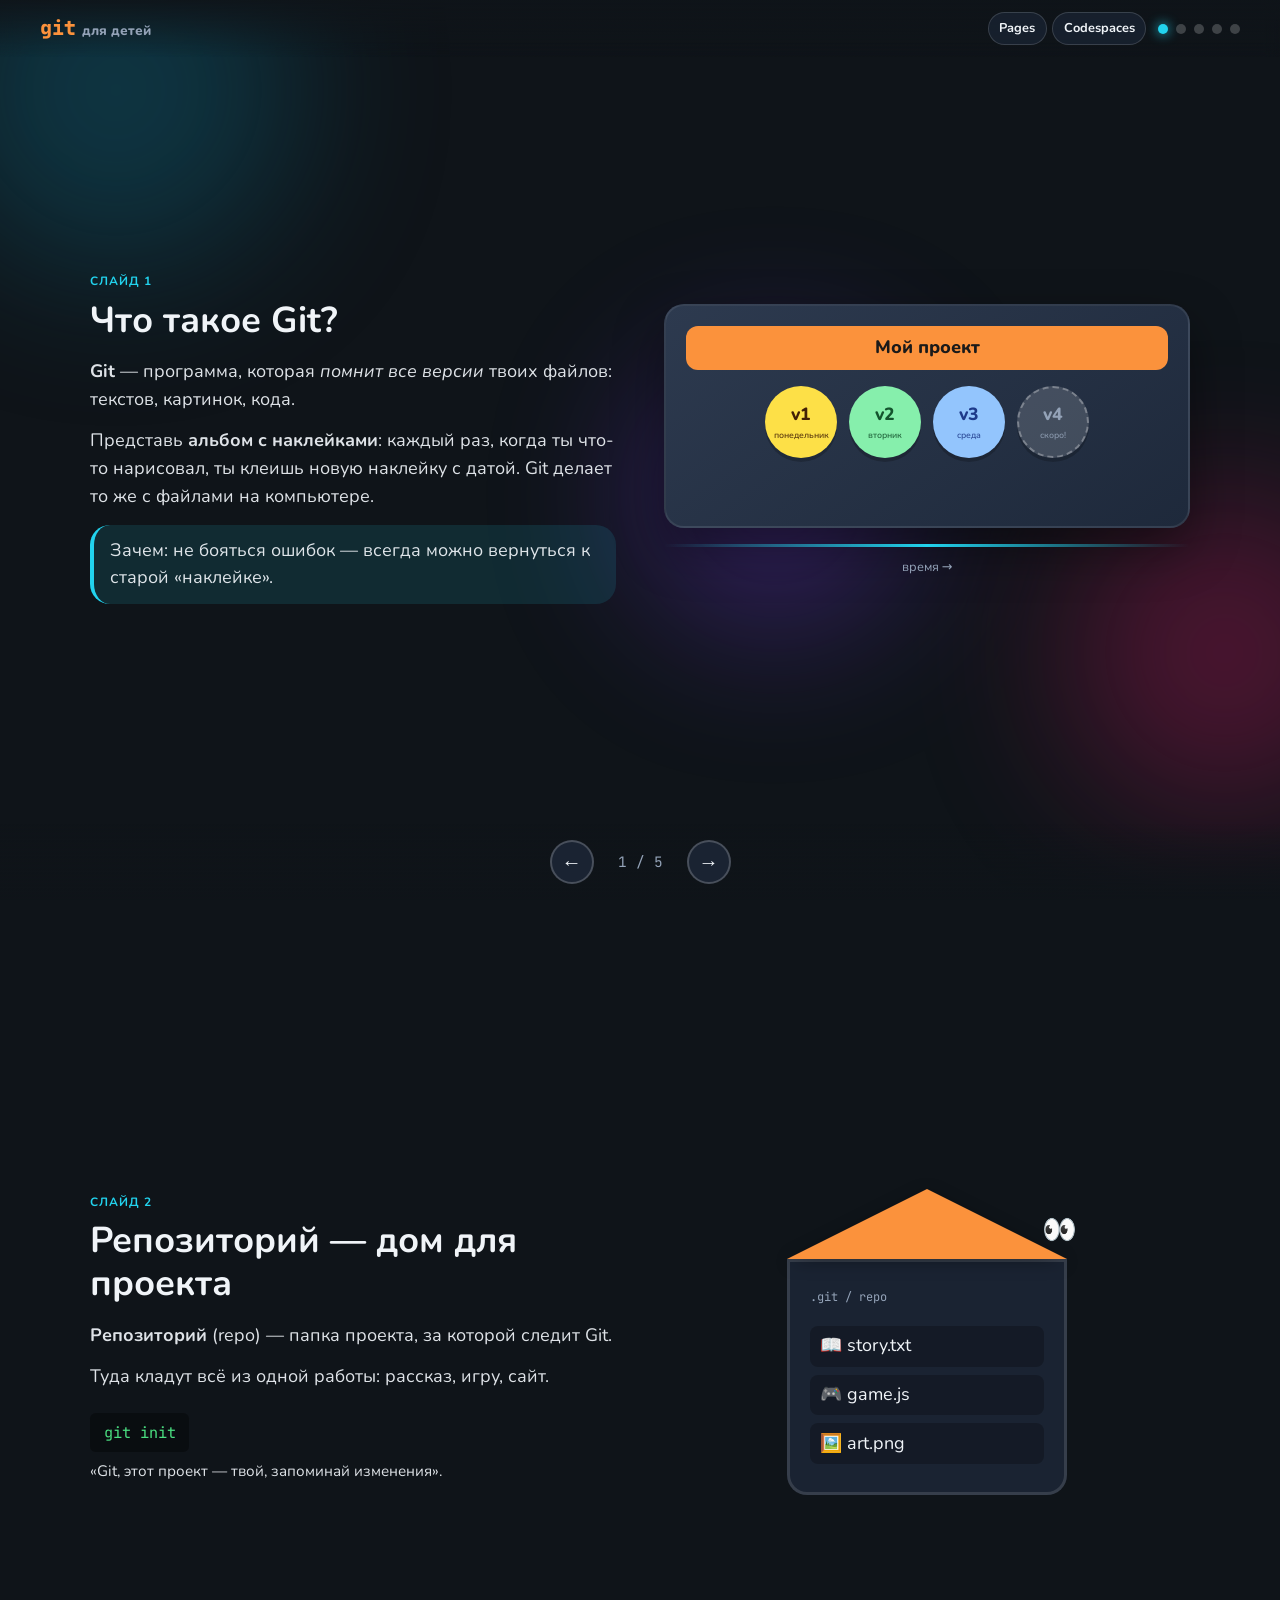
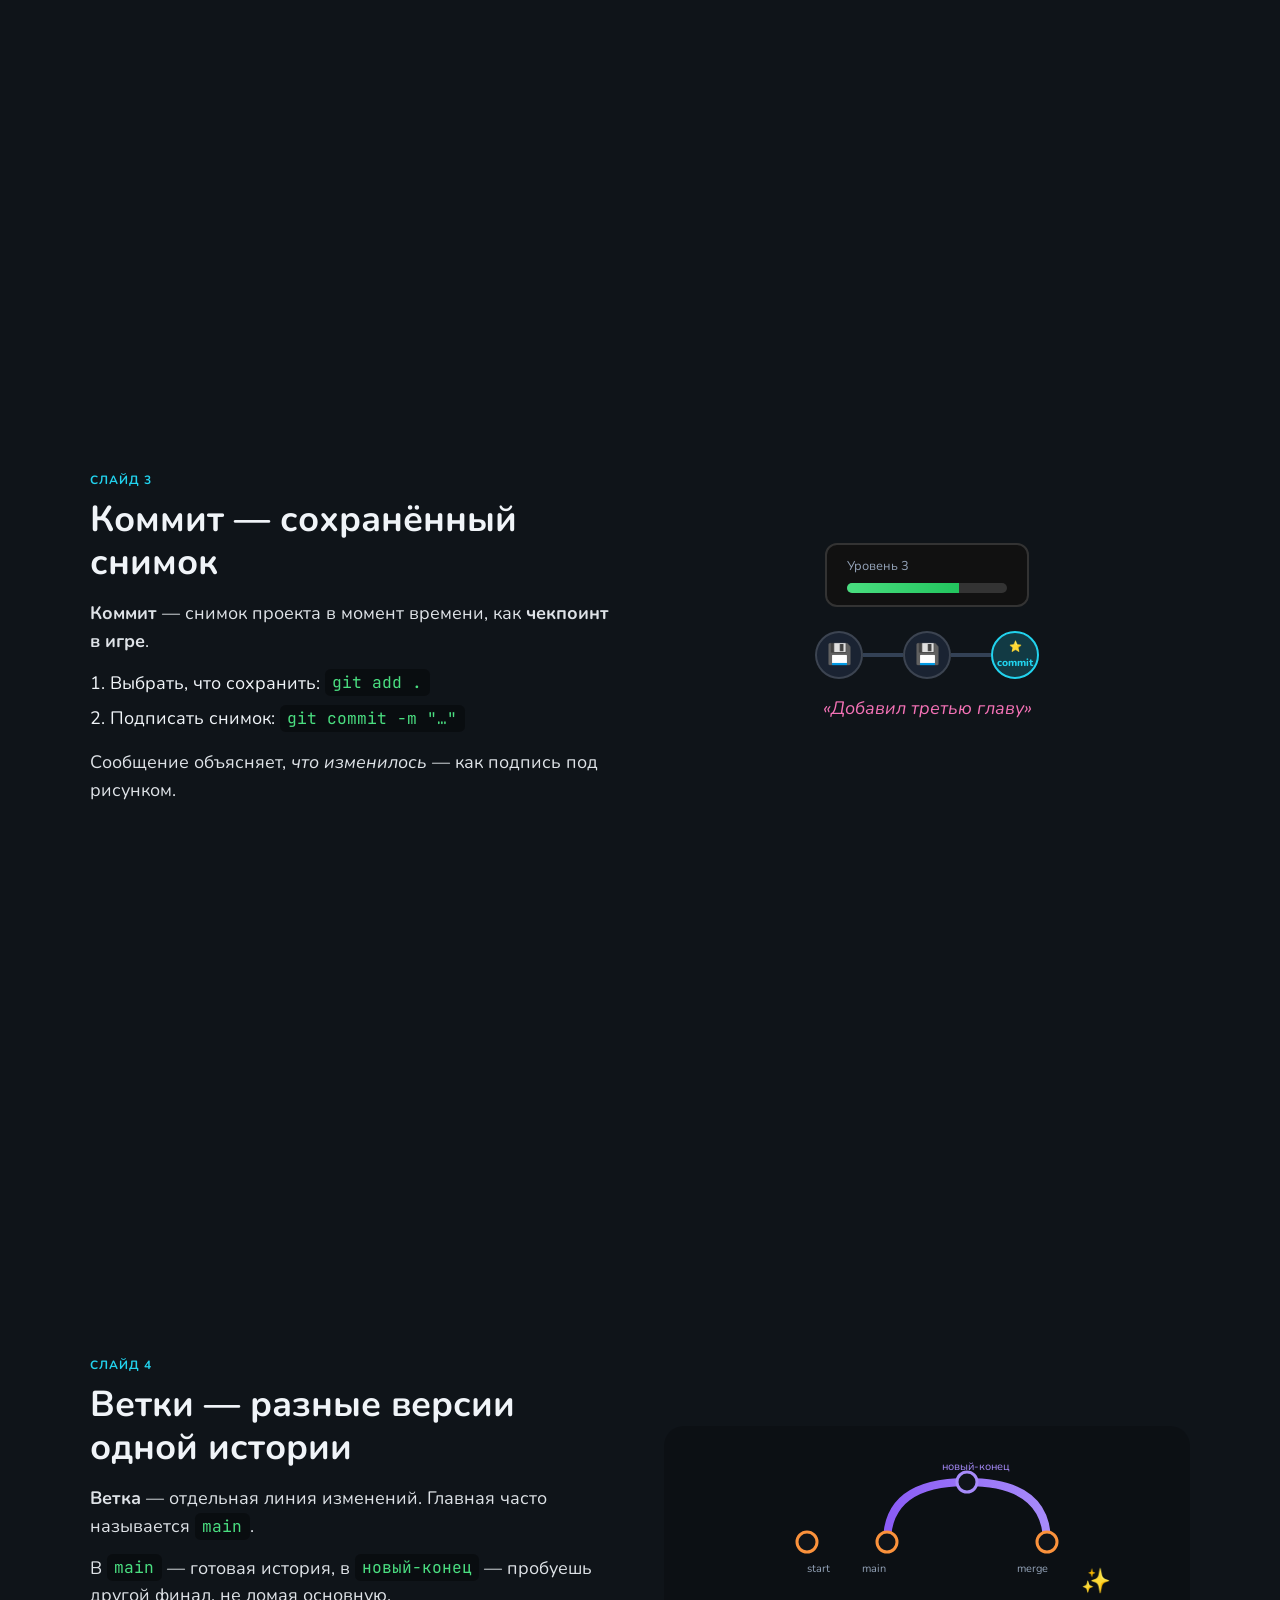
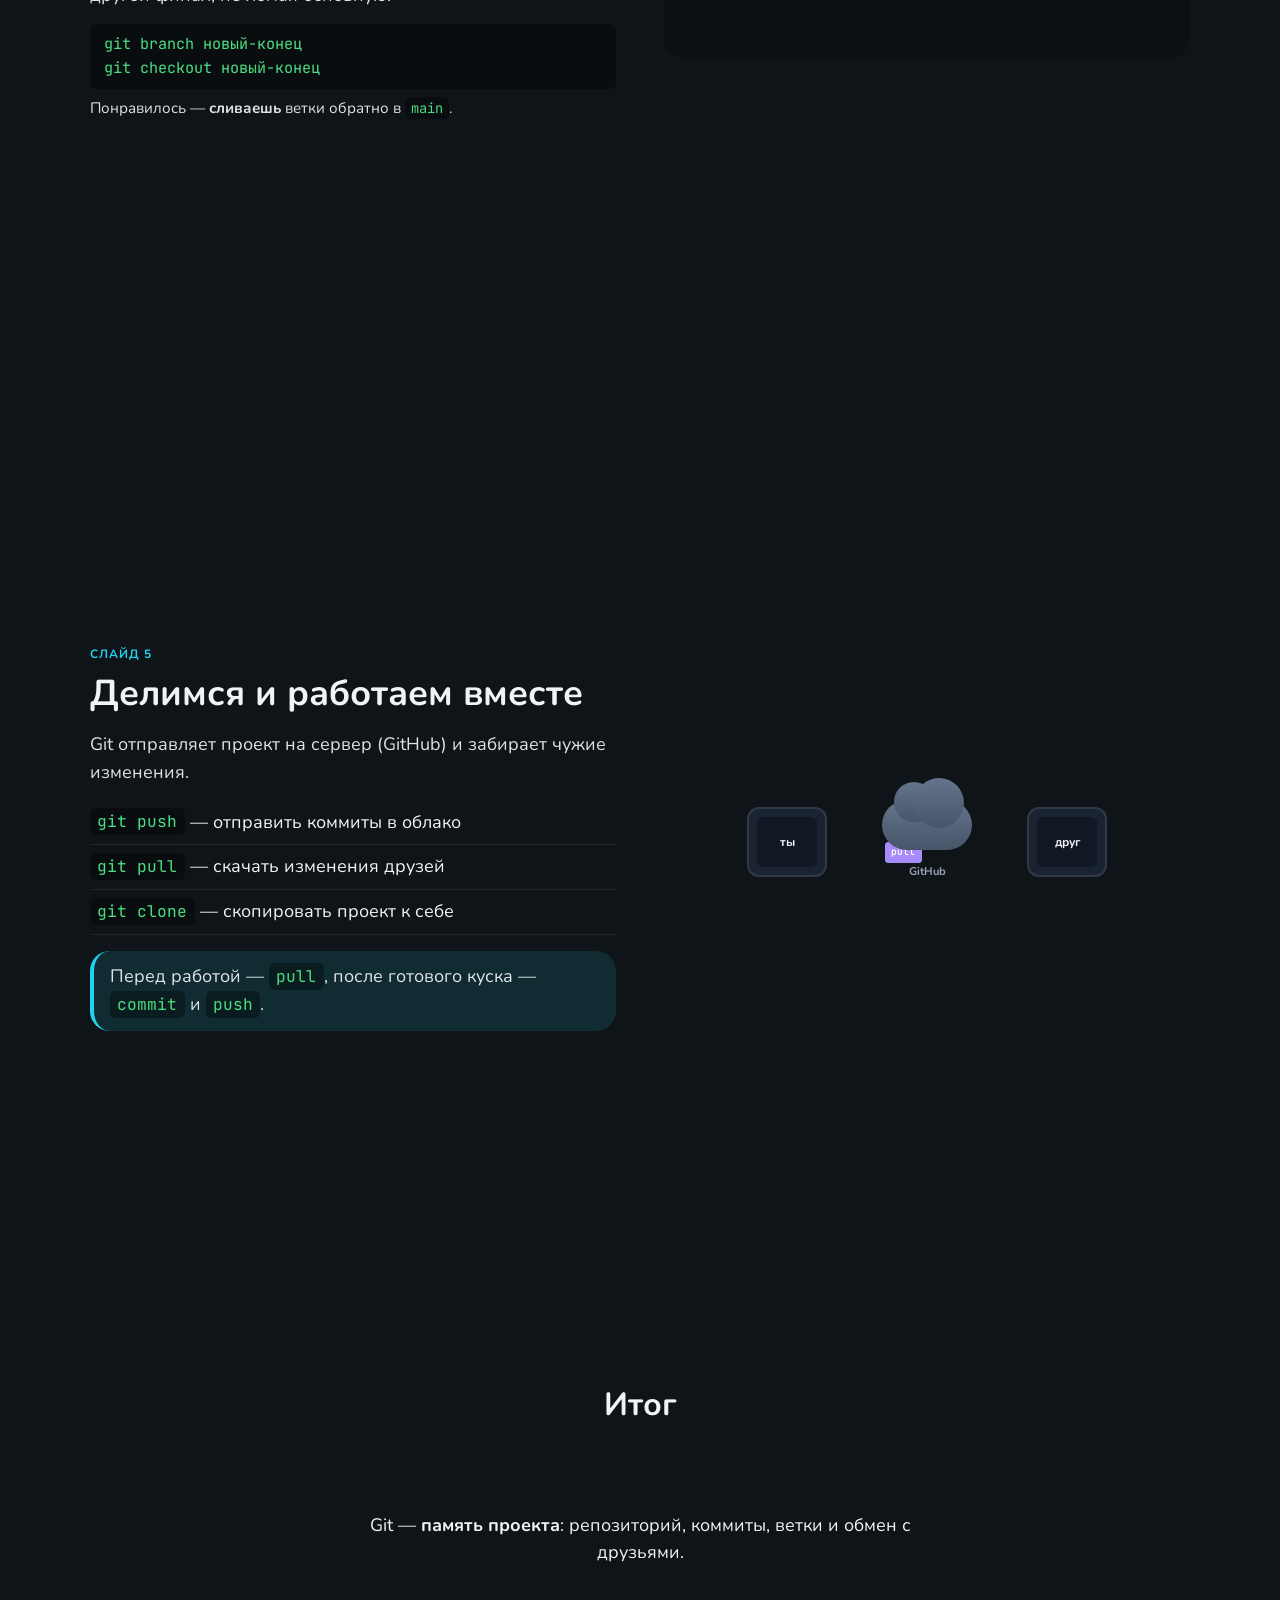
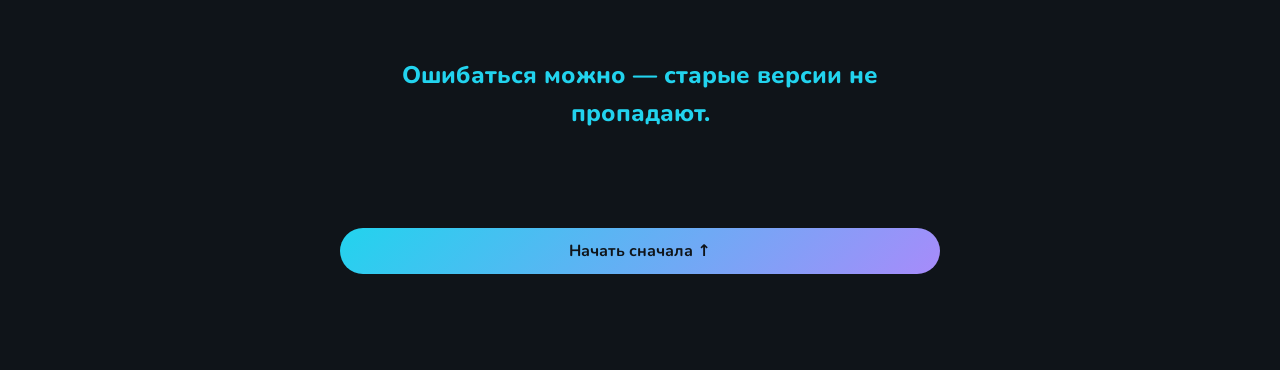
==== commit 7291157b: "добавил урок по Codespace" ====
--- a/index.html
+++ b/index.html
@@ -23,7 +23,10 @@
       <span class="logo-kids">для детей</span>
     </div>
     <div class="header-actions">
-      <a class="header-link" href="github-pages-handbook.html">Справочник Pages</a>
+      <nav class="header-handbooks" aria-label="Справочники">
+        <a class="header-link" href="github-pages-handbook.html">Pages</a>
+        <a class="header-link" href="codespaces-handbook.html">Codespaces</a>
+      </nav>
       <nav class="slide-nav" aria-label="Слайды">
       <button type="button" class="nav-dot active" data-slide="0" aria-label="Слайд 1"></button>
       <button type="button" class="nav-dot" data-slide="1" aria-label="Слайд 2"></button>
--- a/css/styles.css
+++ b/css/styles.css
@@ -120,6 +120,13 @@
   gap: 0.75rem;
 }
 
+.header-handbooks {
+  display: flex;
+  gap: 0.35rem;
+  flex-wrap: wrap;
+  justify-content: flex-end;
+}
+
 .header-link {
   font-size: 0.8rem;
   font-weight: 700;
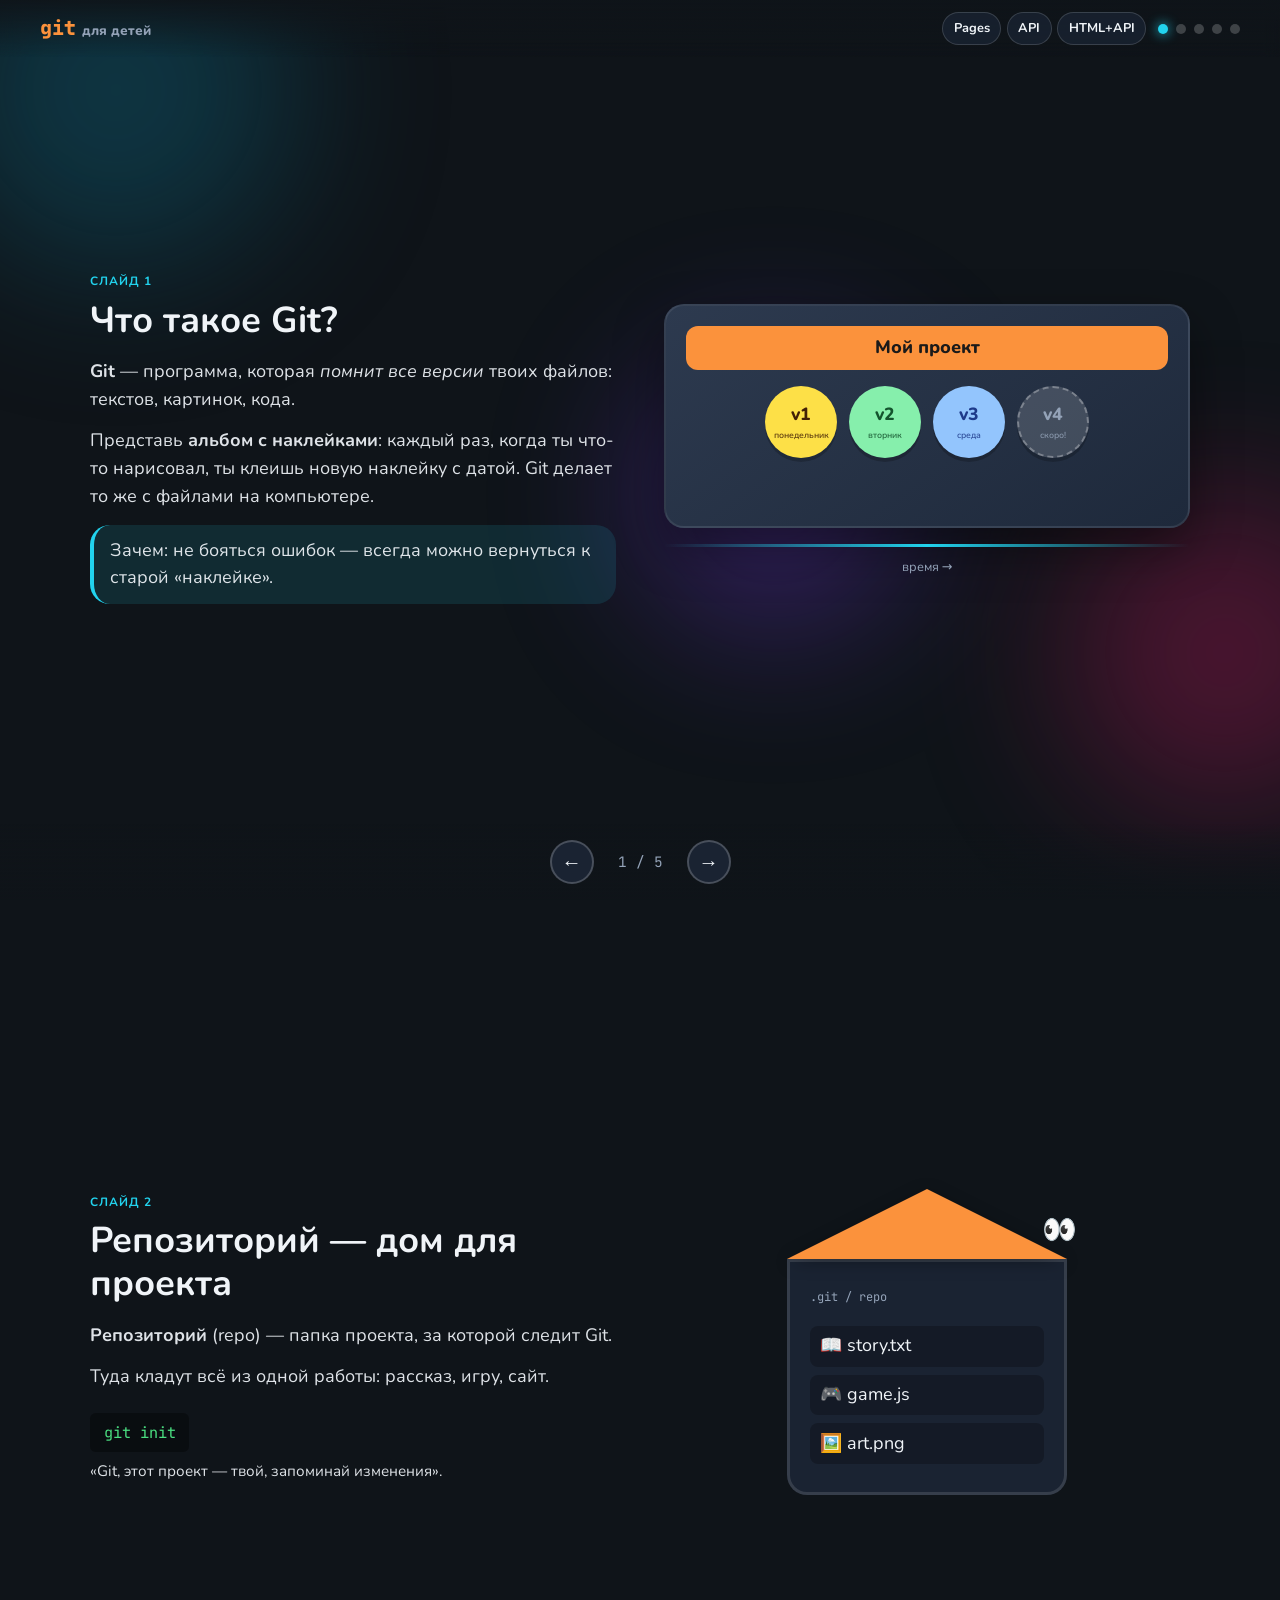
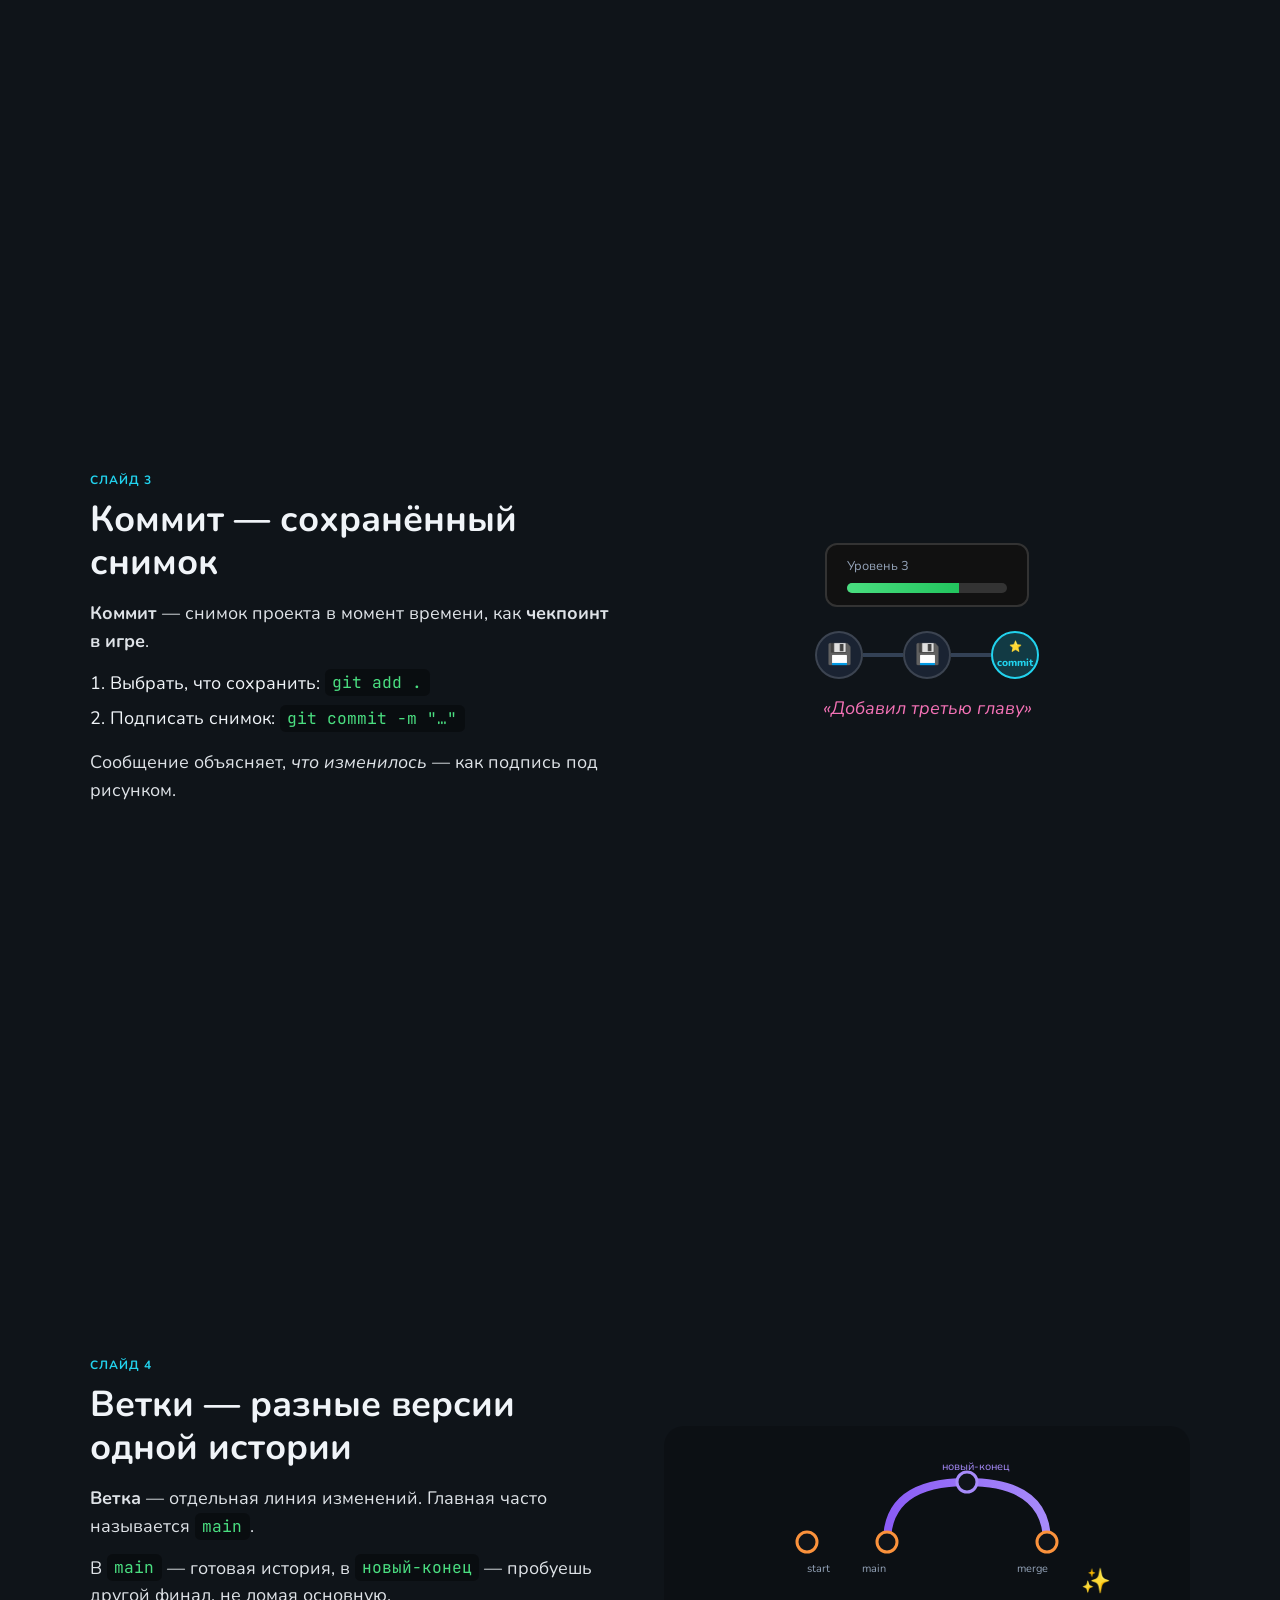
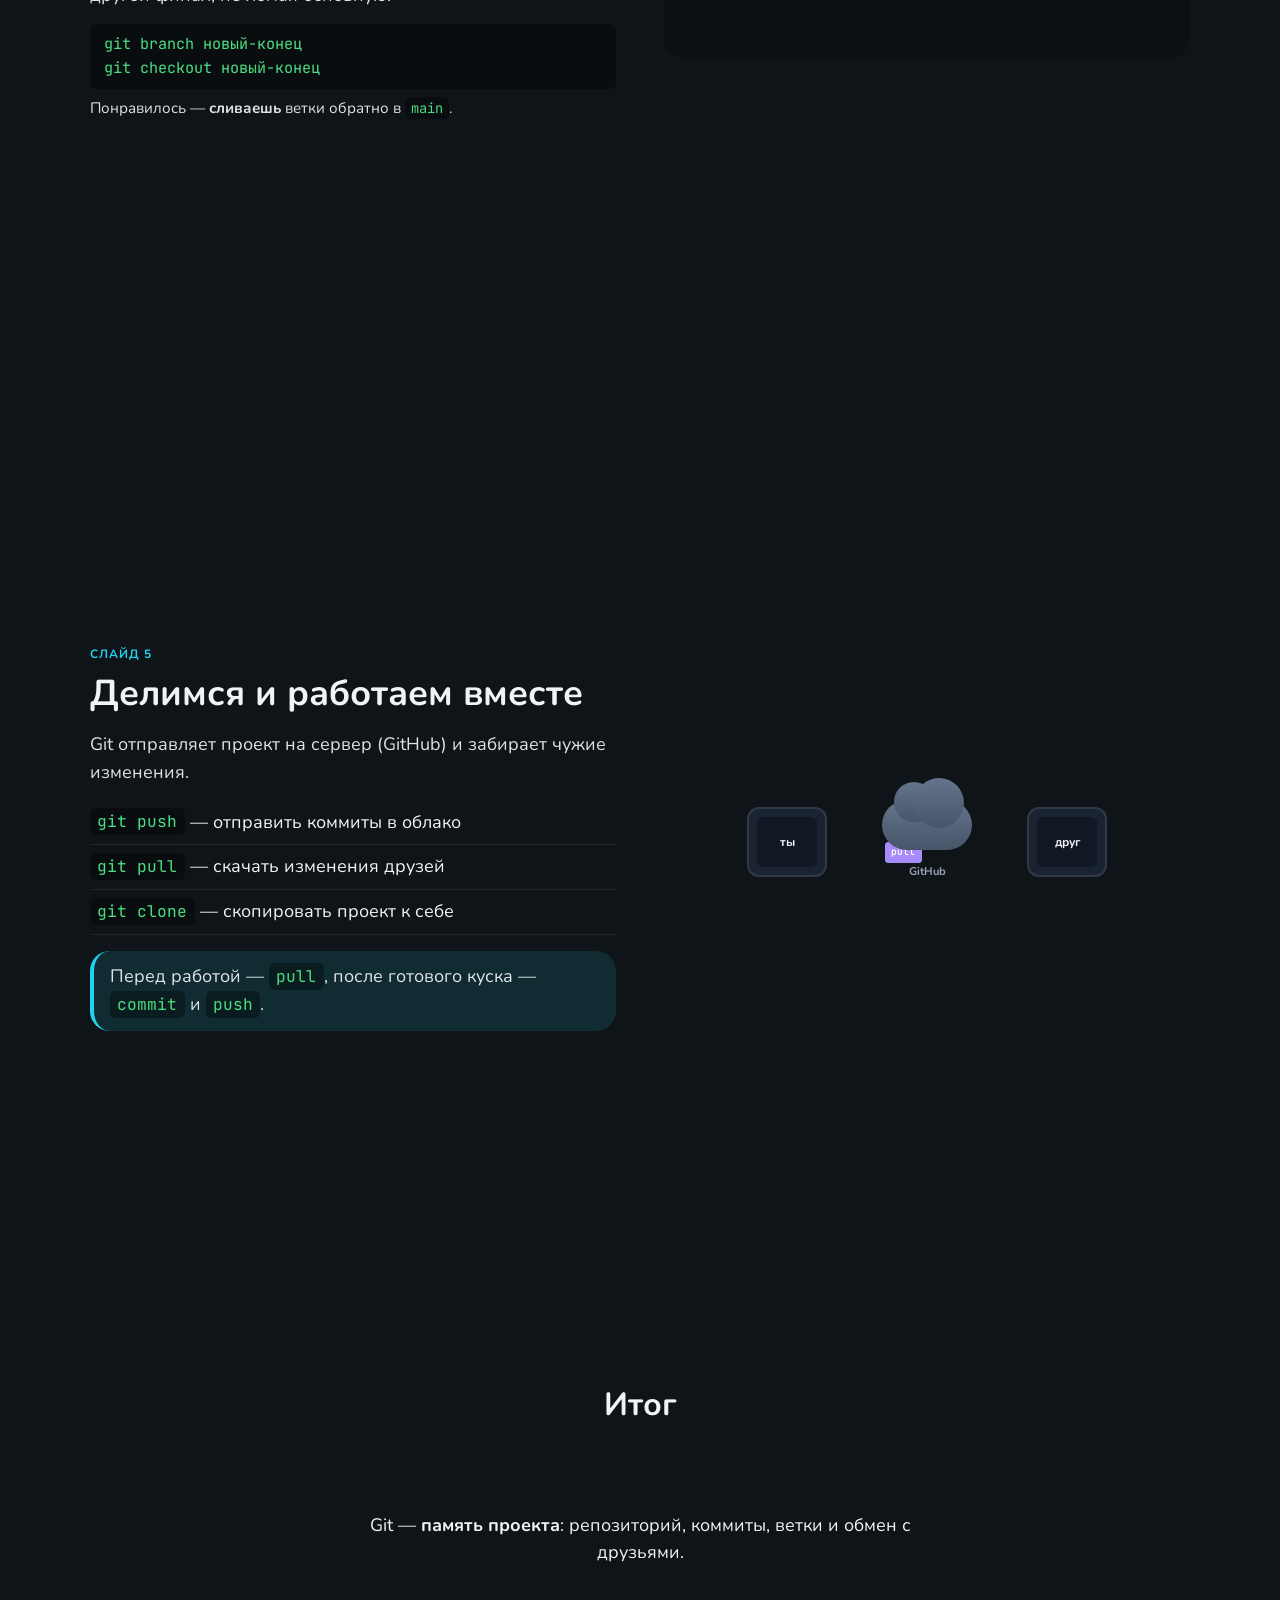
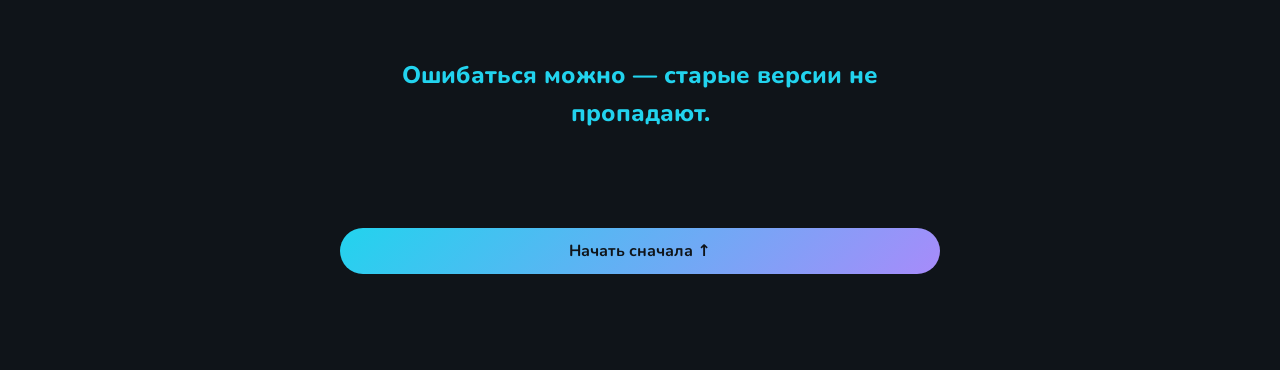
==== commit cee1865b: "Codespaces +" ====
--- a/index.html
+++ b/index.html
@@ -25,7 +25,8 @@
     <div class="header-actions">
       <nav class="header-handbooks" aria-label="Справочники">
         <a class="header-link" href="github-pages-handbook.html">Pages</a>
-        <a class="header-link" href="codespaces-handbook.html">Codespaces</a>
+        <a class="header-link" href="codespaces-handbook.html">API</a>
+        <a class="header-link" href="fastapi-html-handbook.html">HTML+API</a>
       </nav>
       <nav class="slide-nav" aria-label="Слайды">
       <button type="button" class="nav-dot active" data-slide="0" aria-label="Слайд 1"></button>
